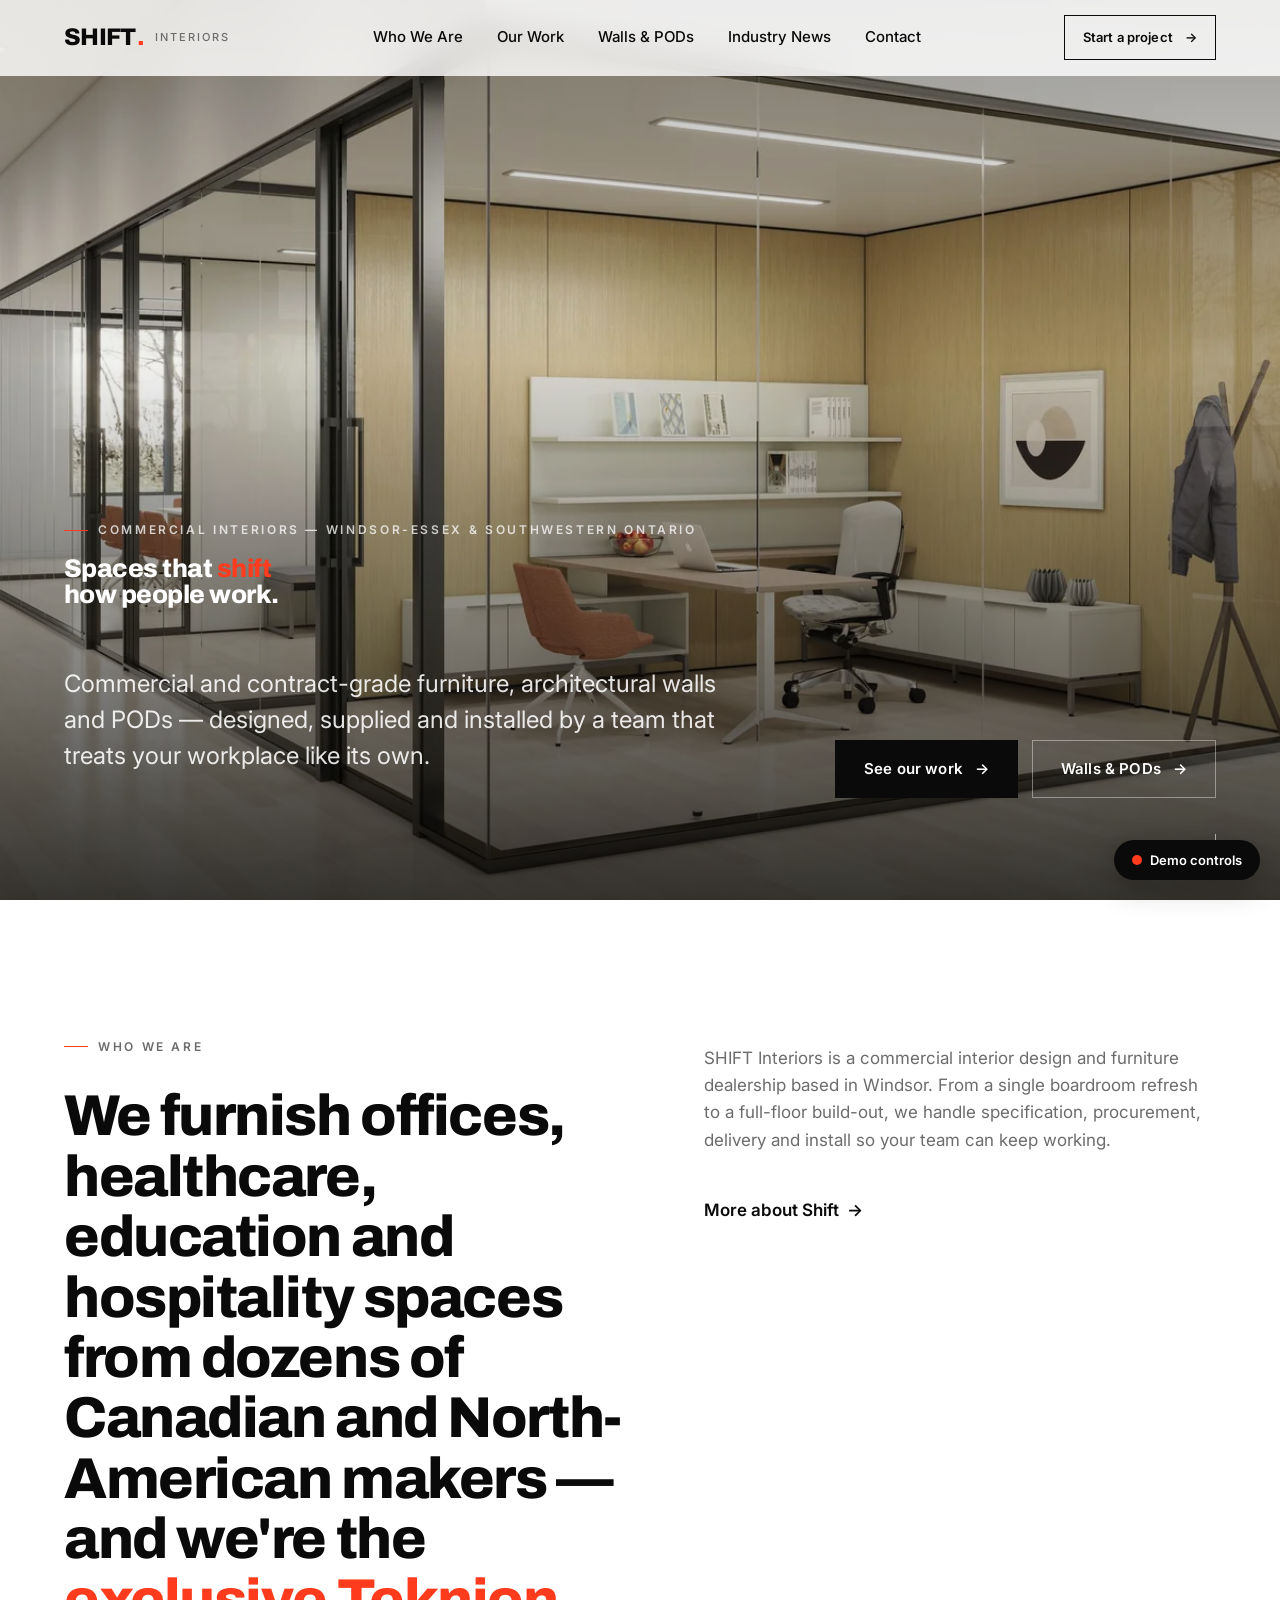
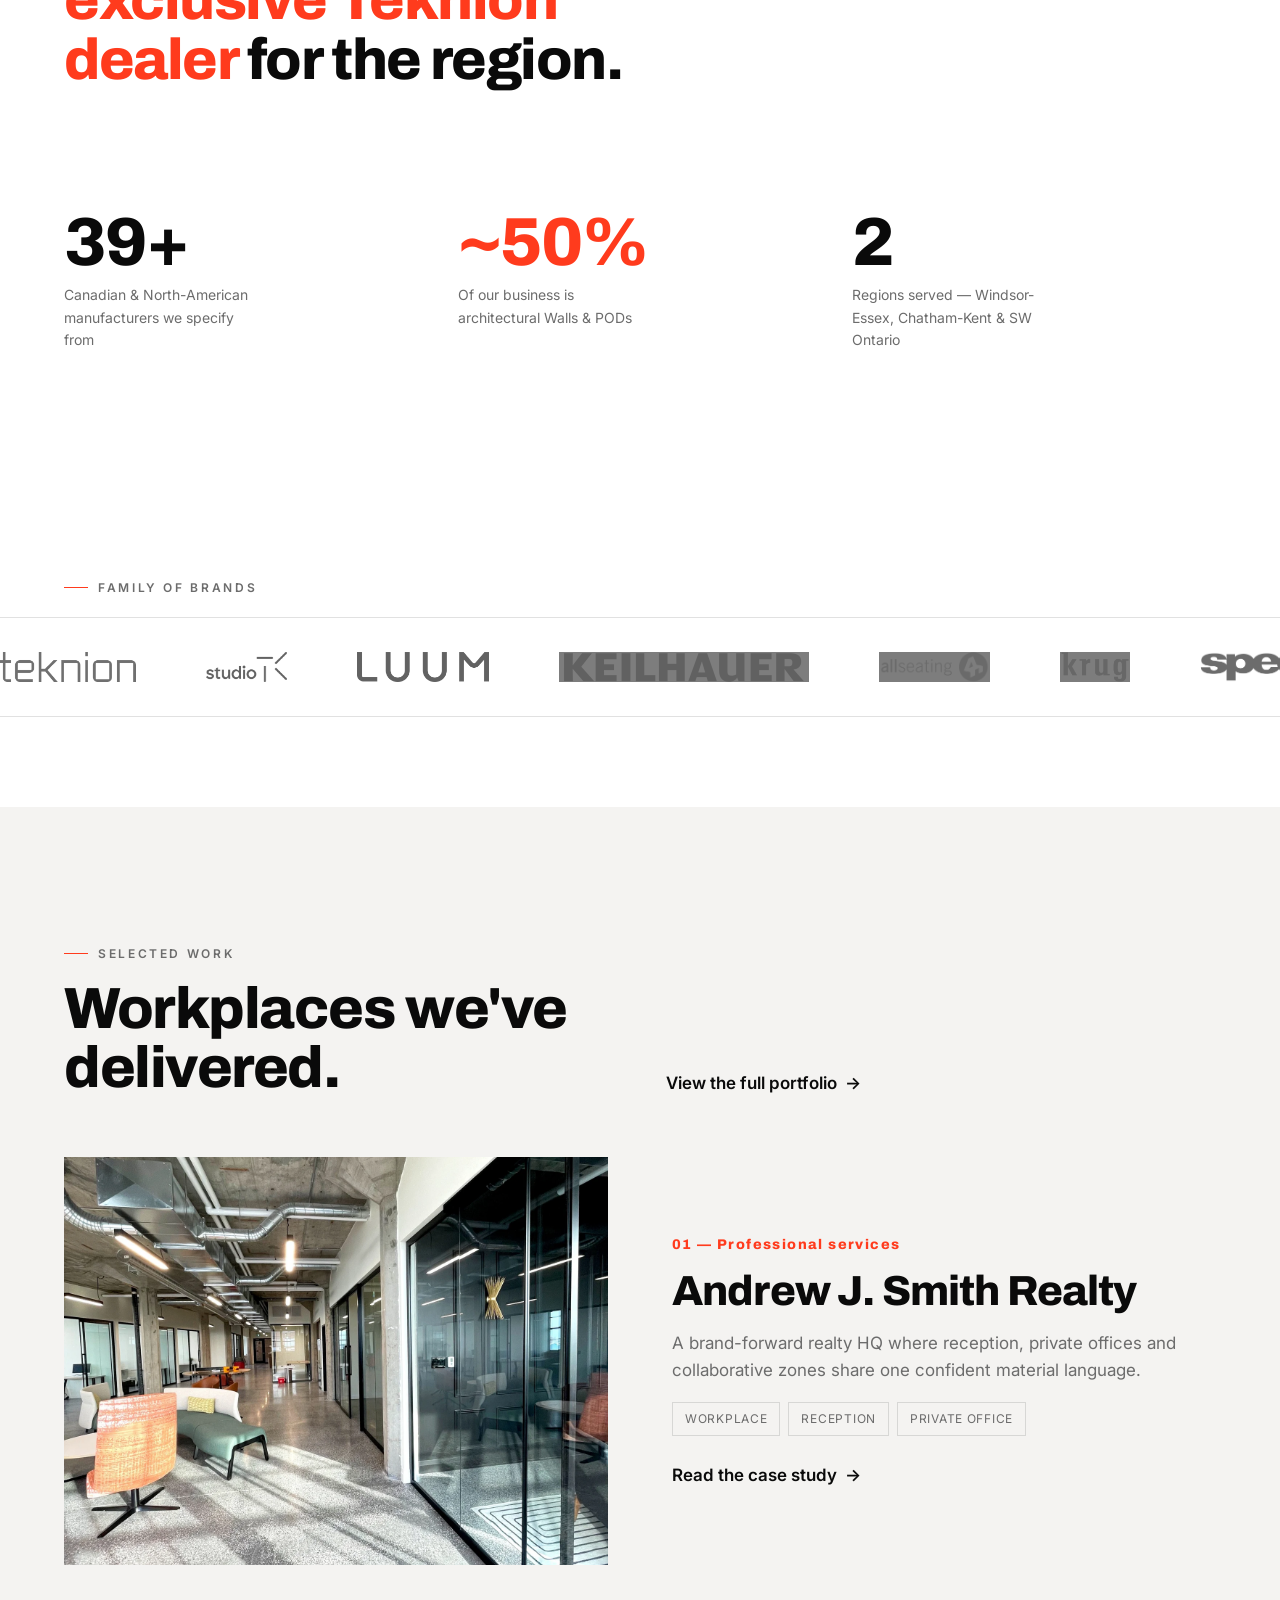
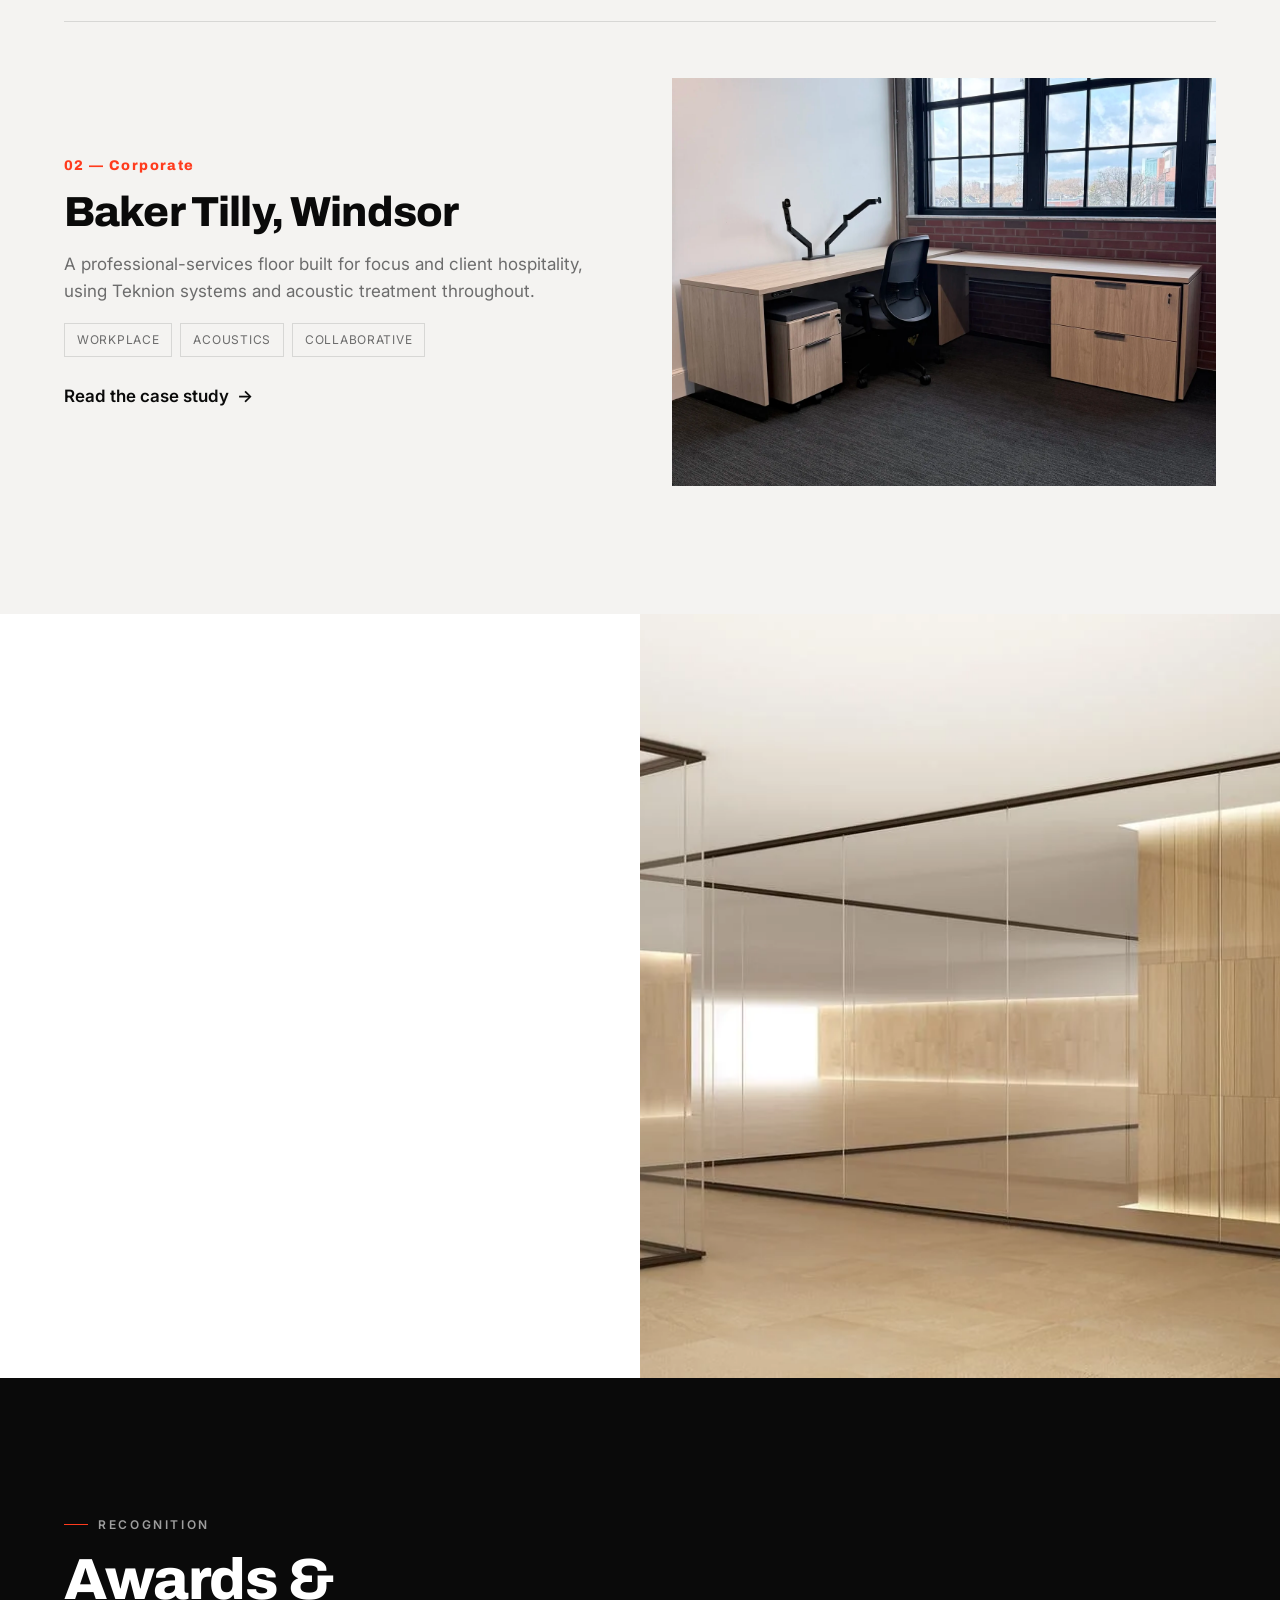
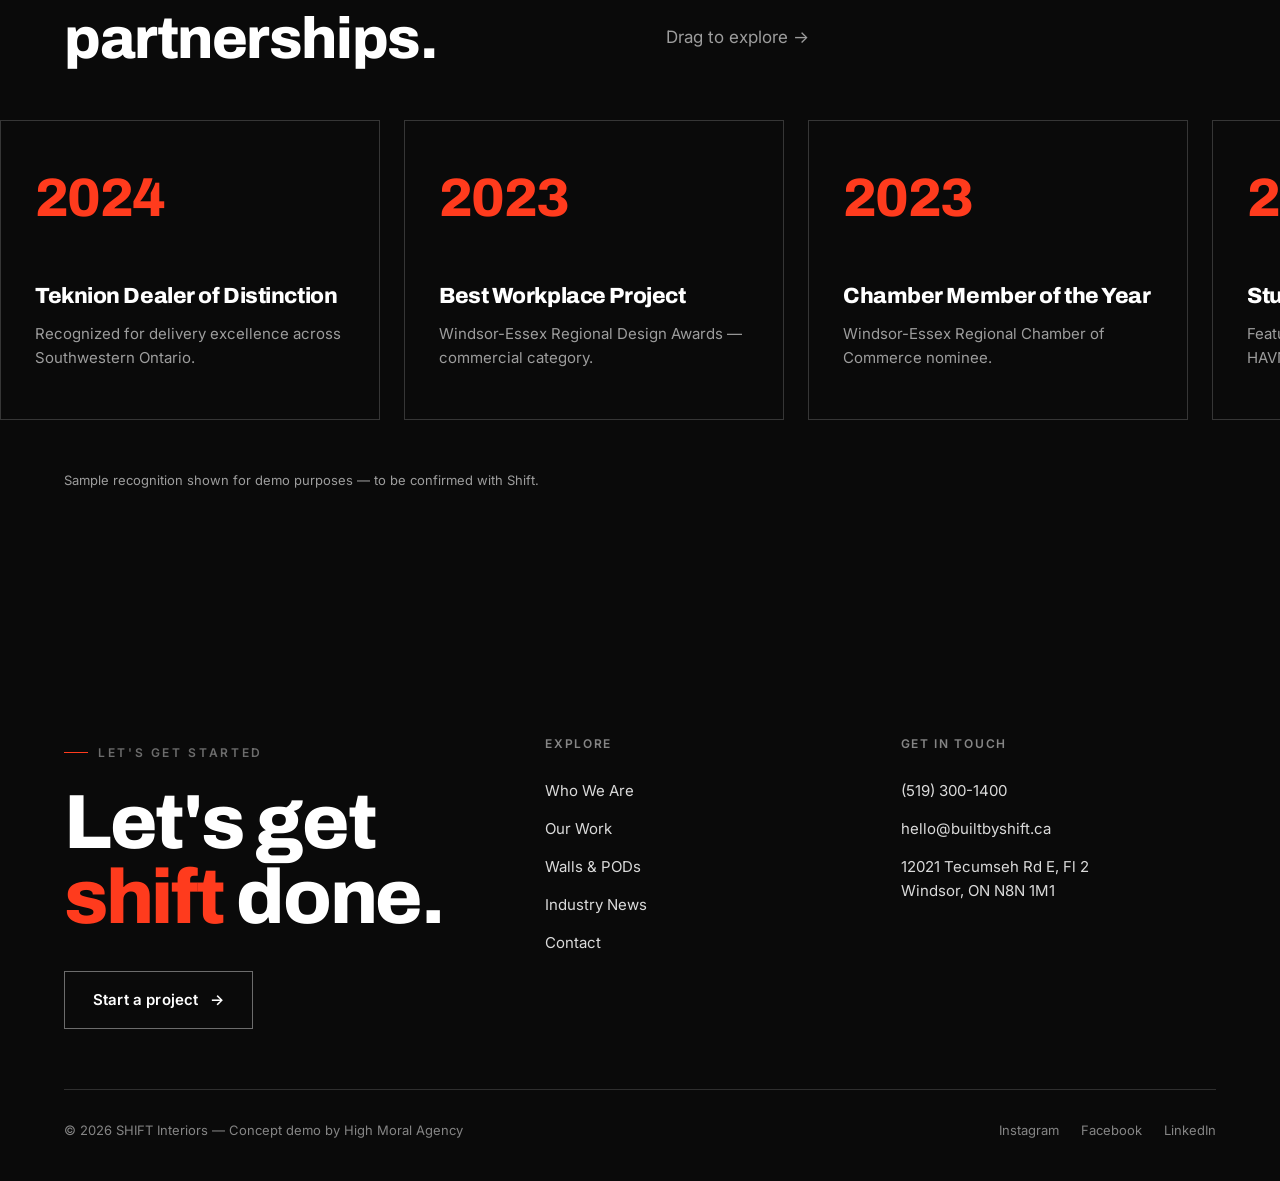
==== index.html @ a926790d "Build interactive concept demo for Shift Interiors Six-page black-and-white editorial prototype impl" ====
<!DOCTYPE html>
<html lang="en">
<head>
<meta charset="UTF-8" />
<meta name="viewport" content="width=device-width, initial-scale=1.0" />
<title>SHIFT Interiors — Commercial Interiors, Furniture & Walls | Windsor-Essex</title>
<meta name="description" content="SHIFT Interiors designs and furnishes commercial workplaces across Windsor-Essex and Southwestern Ontario. Exclusive Teknion dealer. Furniture, Walls & PODs." />
<link rel="preconnect" href="https://fonts.googleapis.com" />
<link rel="preconnect" href="https://fonts.gstatic.com" crossorigin />
<link href="https://fonts.googleapis.com/css2?family=Archivo:wght@400;500;600;700;800;900&family=Inter:wght@400;500;600&display=swap" rel="stylesheet" />
<link rel="stylesheet" href="assets/css/style.css" />
<link rel="icon" href="data:image/svg+xml,<svg xmlns='http://www.w3.org/2000/svg' viewBox='0 0 100 100'><rect width='100' height='100' fill='%230a0a0a'/><text x='50' y='72' font-family='Arial' font-size='64' font-weight='bold' fill='white' text-anchor='middle'>S</text></svg>" />
<script defer src="assets/js/main.js"></script>
</head>
<body>

<!-- ===== Loader ===== -->
<div id="loader">
  <div class="loader-mark">
    <span>S</span><span>H</span><span>I</span><span>F</span><span>T</span>
  </div>
  <div class="loader-bar"></div>
</div>

<!-- ===== Header ===== -->
<header class="site-head">
  <div class="wrap">
    <a href="index.html" class="brand" aria-label="Shift Interiors home">
      <span class="b-shift"><span>S</span><span>H</span><span>I</span><span>F</span><span>T</span></span><span class="b-dot">.</span>
      <small>Interiors</small>
    </a>
    <nav class="nav">
      <a href="who-we-are.html">Who We Are</a>
      <a href="our-work.html">Our Work</a>
      <a href="walls-pods.html">Walls &amp; PODs</a>
      <a href="news.html">Industry News</a>
      <a href="contact.html">Contact</a>
    </nav>
    <div class="nav-cta">
      <a href="contact.html" class="btn btn--sm"><span class="btn__label">Start a project</span><span class="btn__arrow">→</span></a>
      <button class="burger" aria-label="Menu"><span></span><span></span><span></span></button>
    </div>
  </div>
</header>

<!-- ===== Mobile drawer ===== -->
<div class="drawer">
  <a href="index.html">Home</a>
  <a href="who-we-are.html">Who We Are</a>
  <a href="our-work.html">Our Work</a>
  <a href="walls-pods.html">Walls &amp; PODs</a>
  <a href="news.html">Industry News</a>
  <a href="contact.html">Contact</a>
  <div class="drawer-meta">(519) 300-1400 · hello@builtbyshift.ca</div>
</div>

<!-- ===== Hero ===== -->
<section class="hero">
  <div class="hero__media">
    <img src="assets/img/feature/focus.jpg" alt="A modern commercial workplace furnished by Shift Interiors" />
  </div>
  <div class="hero__inner">
    <div class="wrap">
      <div class="eyebrow">Commercial Interiors — Windsor-Essex &amp; Southwestern Ontario</div>
      <h1 class="mt-s">Spaces that <span class="shiftword">shift</span><br />how people work.</h1>
      <div class="hero__row">
        <p class="hero__desc lead">Commercial and contract-grade furniture, architectural walls and PODs — designed, supplied and installed by a team that treats your workplace like its own.</p>
        <div style="display:flex; gap:14px; flex-wrap:wrap;">
          <a href="our-work.html" class="btn btn--solid"><span class="btn__label">See our work</span><span class="btn__arrow">→</span></a>
          <a href="walls-pods.html" class="btn btn--ghost-light"><span class="btn__label">Walls &amp; PODs</span><span class="btn__arrow">→</span></a>
        </div>
      </div>
    </div>
  </div>
  <div class="scroll-cue">Scroll <span class="line"></span></div>
</section>

<!-- ===== Intro + stats ===== -->
<section class="section">
  <div class="wrap">
    <div class="intro-grid">
      <div class="reveal">
        <div class="eyebrow">Who we are</div>
        <p class="big-quote mt-m">We furnish offices, healthcare, education and hospitality spaces from dozens of Canadian and North-American makers — and we're the <span class="accent">exclusive Teknion dealer</span> for the region.</p>
      </div>
      <div class="reveal" data-delay="1">
        <p class="muted">SHIFT Interiors is a commercial interior design and furniture dealership based in Windsor. From a single boardroom refresh to a full-floor build-out, we handle specification, procurement, delivery and install so your team can keep working.</p>
        <a href="who-we-are.html" class="tlink mt-m" style="margin-top:26px;">More about Shift <span class="arw">→</span></a>
      </div>
    </div>
    <div class="stats">
      <div class="stat reveal">
        <div class="num"><span data-count="40">40</span>+</div>
        <div class="lbl">Canadian &amp; North-American manufacturers we specify from</div>
      </div>
      <div class="stat reveal" data-delay="1">
        <div class="num"><span class="accent">~50%</span></div>
        <div class="lbl">Of our business is architectural Walls &amp; PODs</div>
      </div>
      <div class="stat reveal" data-delay="2">
        <div class="num"><span data-count="3">3</span></div>
        <div class="lbl">Regions served — Windsor-Essex, Chatham-Kent &amp; SW Ontario</div>
      </div>
    </div>
  </div>
</section>

<!-- ===== Family of brands ===== -->
<section class="section--tight">
  <div class="wrap reveal">
    <div class="eyebrow" style="margin-bottom:20px;">Family of Brands</div>
  </div>
  <div class="marquee reveal">
    <div class="marquee__track">
      <img src="assets/img/brands/teknion.png" alt="Teknion" />
      <img src="assets/img/brands/studiotk.png" alt="StudioTK" />
      <img src="assets/img/brands/luum.png" alt="LUUM Textiles" />
      <img src="assets/img/brands/keilhauer.png" alt="Keilhauer" />
      <img src="assets/img/brands/allseating.png" alt="Allseating" />
      <img src="assets/img/brands/krug.png" alt="Krug" />
      <img src="assets/img/brands/spec.png" alt="Spec Furniture" />
      <img src="assets/img/brands/nienkamper.png" alt="Nienkamper" />
      <img src="assets/img/brands/lacasse.png" alt="Groupe Lacasse" />
      <img src="assets/img/brands/gusmodern.jpg" alt="Gus Modern" />
      <img src="assets/img/brands/borgo.png" alt="Borgo" />
      <img src="assets/img/brands/hush.jpg" alt="Hush Acoustics" />
      <!-- duplicate for seamless loop -->
      <img src="assets/img/brands/teknion.png" alt="" aria-hidden="true" />
      <img src="assets/img/brands/studiotk.png" alt="" aria-hidden="true" />
      <img src="assets/img/brands/luum.png" alt="" aria-hidden="true" />
      <img src="assets/img/brands/keilhauer.png" alt="" aria-hidden="true" />
      <img src="assets/img/brands/allseating.png" alt="" aria-hidden="true" />
      <img src="assets/img/brands/krug.png" alt="" aria-hidden="true" />
      <img src="assets/img/brands/spec.png" alt="" aria-hidden="true" />
      <img src="assets/img/brands/nienkamper.png" alt="" aria-hidden="true" />
      <img src="assets/img/brands/lacasse.png" alt="" aria-hidden="true" />
      <img src="assets/img/brands/gusmodern.jpg" alt="" aria-hidden="true" />
      <img src="assets/img/brands/borgo.png" alt="" aria-hidden="true" />
      <img src="assets/img/brands/hush.jpg" alt="" aria-hidden="true" />
    </div>
  </div>
</section>

<!-- ===== Featured work ===== -->
<section class="section bg-2">
  <div class="wrap">
    <div class="split-2" style="align-items:end; margin-bottom:60px;">
      <div class="reveal">
        <div class="eyebrow">Selected work</div>
        <h2 class="h-sec mt-s">Workplaces we've delivered.</h2>
      </div>
      <div class="reveal" data-delay="1" style="align-self:end;">
        <a href="our-work.html" class="tlink">View the full portfolio <span class="arw">→</span></a>
      </div>
    </div>

    <div class="feat reveal">
      <div class="feat__media"><img src="assets/img/projects/ajsmith-1.jpg" alt="Andrew J. Smith Realty office" /></div>
      <div>
        <div class="feat__num">01 — Professional services</div>
        <h3>Andrew J. Smith Realty</h3>
        <p class="muted">A brand-forward realty HQ where reception, private offices and collaborative zones share one confident material language.</p>
        <div class="tags"><span class="chip">Workplace</span><span class="chip">Reception</span><span class="chip">Private Office</span></div>
        <a href="our-work.html" class="tlink">Read the case study <span class="arw">→</span></a>
      </div>
    </div>

    <hr style="margin:56px 0;" />

    <div class="feat feat--rev reveal">
      <div class="feat__media"><img src="assets/img/projects/bakertilly-1.jpg" alt="Baker Tilly Windsor office" /></div>
      <div>
        <div class="feat__num">02 — Corporate</div>
        <h3>Baker Tilly, Windsor</h3>
        <p class="muted">A professional-services floor built for focus and client hospitality, using Teknion systems and acoustic treatment throughout.</p>
        <div class="tags"><span class="chip">Workplace</span><span class="chip">Acoustics</span><span class="chip">Collaborative</span></div>
        <a href="our-work.html" class="tlink">Read the case study <span class="arw">→</span></a>
      </div>
    </div>
  </div>
</section>

<!-- ===== Walls & PODs feature ===== -->
<section class="wp-feature">
  <div class="wp-grid">
    <div class="wp-copy reveal-x">
      <span class="wp-badge">Roughly half of what we do</span>
      <h2 class="h-sec">Walls &amp; PODs.<br />Call us first.</h2>
      <p class="lead mt-m" style="max-width:44ch;">Demountable architectural walls and freestanding PODs reshape a floorplan without the cost, mess or permanence of construction — and they move with you when the lease does.</p>
      <p class="muted mt-s">If a wall, room or acoustic pod is anywhere in your plans, talk to us before you talk to a contractor. It's often faster, cleaner and reusable.</p>
      <a href="walls-pods.html" class="btn btn--solid mt-m" style="margin-top:28px; align-self:flex-start;"><span class="btn__label">Explore Walls &amp; PODs</span><span class="btn__arrow">→</span></a>
    </div>
    <div class="wp-media hoverframe">
      <img src="assets/img/feature/walls-hero.jpg" alt="Double-glazed demountable walls" />
    </div>
  </div>
</section>

<!-- ===== Awards showcase ===== -->
<section class="section bg-ink">
  <div class="wrap">
    <div class="split-2" style="align-items:end; margin-bottom:44px;">
      <div class="reveal">
        <div class="eyebrow">Recognition</div>
        <h2 class="h-sec mt-s" style="color:#fff;">Awards &amp; partnerships.</h2>
      </div>
      <p class="reveal muted" data-delay="1" style="align-self:end;">Drag to explore →</p>
    </div>
  </div>
  <div class="awards-rail reveal">
    <div class="award-card">
      <div class="yr">2024</div>
      <div><h4>Teknion Dealer of Distinction</h4><p>Recognized for delivery excellence across Southwestern Ontario.</p></div>
    </div>
    <div class="award-card">
      <div class="yr">2023</div>
      <div><h4>Best Workplace Project</h4><p>Windsor-Essex Regional Design Awards — commercial category.</p></div>
    </div>
    <div class="award-card">
      <div class="yr">2023</div>
      <div><h4>Chamber Member of the Year</h4><p>Windsor-Essex Regional Chamber of Commerce nominee.</p></div>
    </div>
    <div class="award-card">
      <div class="yr">2022</div>
      <div><h4>StudioTK Showcase Partner</h4><p>Featured dealership for the VETTORE and HAVN collections.</p></div>
    </div>
    <div class="award-card">
      <div class="yr">2021</div>
      <div><h4>Exclusive Teknion Dealership</h4><p>Appointed exclusive dealer for Windsor-Essex &amp; Chatham-Kent.</p></div>
    </div>
  </div>
  <div class="wrap"><p class="muted" style="font-size:13px; margin-top:20px;">Sample recognition shown for demo purposes — to be confirmed with Shift.</p></div>
</section>

<!-- ===== Footer ===== -->
<footer class="site-foot">
  <div class="wrap">
    <div class="foot-top">
      <div class="foot-cta">
        <div class="eyebrow" style="margin-bottom:22px;">Let's get started</div>
        <h2>Let's get<br /><span class="accent">shift</span> done.</h2>
        <a href="contact.html" class="btn btn--ghost-light mt-l" style="margin-top:36px;"><span class="btn__label">Start a project</span><span class="btn__arrow">→</span></a>
      </div>
      <div class="foot-col">
        <h5>Explore</h5>
        <a href="who-we-are.html">Who We Are</a>
        <a href="our-work.html">Our Work</a>
        <a href="walls-pods.html">Walls &amp; PODs</a>
        <a href="news.html">Industry News</a>
        <a href="contact.html">Contact</a>
      </div>
      <div class="foot-col">
        <h5>Get in touch</h5>
        <a href="tel:15193001400">(519) 300-1400</a>
        <a href="mailto:hello@builtbyshift.ca">hello@builtbyshift.ca</a>
        <a href="https://maps.google.com/?q=12021+Tecumseh+Rd+E,+Windsor,+ON" target="_blank" rel="noopener">12021 Tecumseh Rd E, Fl 2<br />Windsor, ON N8N 1M1</a>
      </div>
    </div>
    <div class="foot-bottom">
      <div>© 2026 SHIFT Interiors — Concept demo by High Moral Agency</div>
      <div class="socials">
        <a href="https://instagram.com/builtbyshift" target="_blank" rel="noopener">Instagram</a>
        <a href="https://facebook.com/builtbyshift" target="_blank" rel="noopener">Facebook</a>
        <a href="https://www.linkedin.com/company/shiftinteriors" target="_blank" rel="noopener">LinkedIn</a>
      </div>
    </div>
  </div>
</footer>

<!-- ===== Demo dock ===== -->
<div class="demo-dock">
  <div class="demo-panel">
    <div class="dp-title">Interactive concept — try it</div>
    <div class="dp-label">Accent colour (used ~10–15%)</div>
    <div class="swatches">
      <span class="swatch active" data-accent="signal" style="background:#ff3b1d" title="Signal"></span>
      <span class="swatch" data-accent="cobalt" style="background:#2340ff" title="Cobalt"></span>
      <span class="swatch" data-accent="forest" style="background:#1f7a4d" title="Forest"></span>
      <span class="swatch" data-accent="amber" style="background:#e8a317" title="Amber"></span>
      <span class="swatch" data-accent="grey" style="background:#8a8a8a" title="Cool grey"></span>
    </div>
    <p style="font-size:12px; color:rgba(255,255,255,0.5); margin:14px 0 0;">This panel is a demo tool, not a site feature — it shows how the black-and-white system carries any accent.</p>
  </div>
  <button class="demo-toggle"><span class="dot"></span> Demo controls</button>
</div>

</body>
</html>
---- assets/css/style.css ----
/* =====================================================================
   SHIFT Interiors — Concept Demo
   Black & white editorial system with a single, swappable accent.
   Built by High Moral Agency. Squarespace 7.1–feasible patterns.
   ===================================================================== */

:root {
  --ink: #0a0a0a;
  --ink-80: #2a2a2a;
  --paper: #ffffff;
  --paper-2: #f4f3f1;
  --paper-3: #eaeae7;
  --line: rgba(10, 10, 10, 0.12);
  --line-strong: rgba(10, 10, 10, 0.28);
  --muted: #6c6c6c;

  /* Accent — swappable live via the demo control (see main.js) */
  --accent: #ff3b1d;
  --accent-ink: #ffffff;

  --font-display: "Archivo", "Helvetica Neue", Arial, sans-serif;
  --font-body: "Inter", "Helvetica Neue", Arial, sans-serif;

  --maxw: 1280px;
  --gut: clamp(20px, 5vw, 72px);
  --ease: cubic-bezier(0.16, 1, 0.3, 1);

  --nav-h: 76px;
}

/* ---------- Reset-ish ---------- */
* { box-sizing: border-box; }
html { -webkit-text-size-adjust: 100%; scroll-behavior: smooth; }
body {
  margin: 0;
  background: var(--paper);
  color: var(--ink);
  font-family: var(--font-body);
  font-size: 17px;
  line-height: 1.6;
  -webkit-font-smoothing: antialiased;
  text-rendering: optimizeLegibility;
  overflow-x: hidden;
}
img { max-width: 100%; display: block; }
a { color: inherit; text-decoration: none; }
button { font-family: inherit; cursor: pointer; }
h1, h2, h3, h4 { font-family: var(--font-display); font-weight: 800; margin: 0; line-height: 1.02; letter-spacing: -0.02em; }

/* ---------- Layout helpers ---------- */
.wrap { max-width: var(--maxw); margin: 0 auto; padding-left: var(--gut); padding-right: var(--gut); }
.section { padding: clamp(64px, 10vw, 140px) 0; }
.section--tight { padding: clamp(48px, 7vw, 96px) 0; }
.bg-2 { background: var(--paper-2); }
.bg-ink { background: var(--ink); color: var(--paper); }
.bg-ink .muted, .bg-ink .eyebrow { color: rgba(255,255,255,0.6); }
.bg-ink hr { border-color: rgba(255,255,255,0.16); }

.eyebrow {
  font-size: 12px; font-weight: 600; letter-spacing: 0.22em; text-transform: uppercase;
  color: var(--muted); display: inline-flex; align-items: center; gap: 10px;
}
.eyebrow::before { content: ""; width: 24px; height: 1px; background: var(--accent); display: inline-block; }
.muted { color: var(--muted); }
.lead { font-size: clamp(19px, 2.2vw, 24px); line-height: 1.5; color: var(--ink-80); }
.display {
  font-size: clamp(44px, 8.5vw, 128px); line-height: 0.94; letter-spacing: -0.03em; font-weight: 800;
}
.h-sec { font-size: clamp(30px, 5vw, 58px); letter-spacing: -0.025em; }
.serif-accent { font-style: italic; font-weight: 400; }

hr { border: none; border-top: 1px solid var(--line); margin: 0; }

/* =====================================================================
   Buttons — with the "color-splash" interaction (scope: custom code)
   ===================================================================== */
.btn {
  position: relative; display: inline-flex; align-items: center; gap: 12px;
  padding: 16px 28px; border: 1px solid var(--ink); background: transparent; color: var(--ink);
  font-weight: 600; font-size: 15px; letter-spacing: 0.01em; overflow: hidden; isolation: isolate;
  border-radius: 0;
}
.btn .btn__label { position: relative; z-index: 2; transition: color 0.35s var(--ease); }
.btn .btn__arrow { position: relative; z-index: 2; transition: transform 0.35s var(--ease); }
.btn::before {
  content: ""; position: absolute; inset: 0; z-index: 1; background: var(--accent);
  transform: scaleX(0); transform-origin: left center; transition: transform 0.45s var(--ease);
}
.btn:hover::before { transform: scaleX(1); }
.btn:hover .btn__label { color: var(--accent-ink); }
.btn:hover .btn__arrow { transform: translateX(6px); color: var(--accent-ink); }
.btn--solid { background: var(--ink); color: var(--paper); border-color: var(--ink); }
.btn--solid .btn__label, .btn--solid .btn__arrow { color: var(--paper); }
.btn--ghost-light { border-color: rgba(255,255,255,0.4); color: #fff; }
.btn--ghost-light:hover .btn__label, .btn--ghost-light:hover .btn__arrow { color: var(--accent-ink); }
.btn--sm { padding: 11px 18px; font-size: 13px; }

/* text link with animated underline */
.tlink { position: relative; font-weight: 600; display: inline-flex; align-items: center; gap: 8px; }
.tlink::after { content: ""; position: absolute; left: 0; bottom: -3px; height: 2px; width: 100%; background: currentColor; transform: scaleX(0); transform-origin: right; transition: transform 0.4s var(--ease); }
.tlink:hover::after { transform: scaleX(1); transform-origin: left; }
.tlink .arw { transition: transform 0.35s var(--ease); }
.tlink:hover .arw { transform: translateX(5px); }

/* =====================================================================
   Loader — animated SHIFT logo (scope: custom code, dynamic logo loader)
   ===================================================================== */
#loader {
  position: fixed; inset: 0; z-index: 9999; background: var(--ink); color: #fff;
  display: grid; place-items: center; transition: transform 0.8s var(--ease); will-change: transform;
}
#loader.done { transform: translateY(-100%); }
.loader-mark { display: flex; overflow: hidden; }
.loader-mark span {
  font-family: var(--font-display); font-weight: 800; font-size: clamp(52px, 12vw, 128px);
  letter-spacing: -0.04em; transform: translateY(110%); animation: letterUp 0.7s var(--ease) forwards;
}
.loader-mark span:nth-child(1) { animation-delay: 0.05s; }
.loader-mark span:nth-child(2) { animation-delay: 0.12s; }
.loader-mark span:nth-child(3) { animation-delay: 0.19s; }
.loader-mark span:nth-child(4) { animation-delay: 0.26s; color: var(--accent); }
.loader-mark span:nth-child(5) { animation-delay: 0.33s; }
@keyframes letterUp { to { transform: translateY(0); } }
.loader-bar { position: absolute; bottom: 0; left: 0; height: 3px; background: var(--accent); width: 0; animation: barGrow 0.9s var(--ease) forwards; }
@keyframes barGrow { to { width: 100%; } }

/* =====================================================================
   Header / Nav
   ===================================================================== */
.site-head {
  position: fixed; top: 0; left: 0; right: 0; z-index: 900; height: var(--nav-h);
  display: flex; align-items: center; background: rgba(255,255,255,0.82);
  backdrop-filter: saturate(140%) blur(14px); border-bottom: 1px solid transparent;
  transition: background 0.3s var(--ease), border-color 0.3s var(--ease), transform 0.4s var(--ease);
}
.site-head.scrolled { border-color: var(--line); }
.site-head.hide { transform: translateY(-100%); }
.site-head .wrap { display: flex; align-items: center; justify-content: space-between; width: 100%; }

/* animated SHIFT wordmark (top-left, plays on the "shift" name) */
.brand { display: inline-flex; align-items: baseline; gap: 2px; font-family: var(--font-display); font-weight: 800; font-size: 24px; letter-spacing: -0.03em; }
.brand .b-shift { display: inline-flex; }
.brand .b-shift span { display: inline-block; transition: transform 0.4s var(--ease); }
.brand:hover .b-shift span { transform: translateY(-3px); }
.brand:hover .b-shift span:nth-child(odd) { transform: translateY(3px); }
.brand .b-dot { color: var(--accent); }
.brand small { font-weight: 500; font-size: 11px; letter-spacing: 0.18em; text-transform: uppercase; color: var(--muted); margin-left: 8px; font-family: var(--font-body); align-self: center; }

.nav { display: flex; align-items: center; gap: 34px; }
.nav a { font-size: 15px; font-weight: 500; position: relative; padding: 4px 0; }
.nav a::after { content: ""; position: absolute; left: 0; bottom: 0; height: 2px; width: 100%; background: var(--accent); transform: scaleX(0); transform-origin: right; transition: transform 0.35s var(--ease); }
.nav a:hover::after, .nav a.active::after { transform: scaleX(1); transform-origin: left; }
.nav a.active { font-weight: 600; }

.nav-cta { display: flex; align-items: center; gap: 18px; }
.burger { display: none; width: 44px; height: 44px; border: 1px solid var(--line); background: transparent; position: relative; }
.burger span { position: absolute; left: 11px; right: 11px; height: 2px; background: var(--ink); transition: transform 0.3s var(--ease), opacity 0.2s; }
.burger span:nth-child(1) { top: 15px; } .burger span:nth-child(2) { top: 21px; } .burger span:nth-child(3) { top: 27px; }
body.menu-open .burger span:nth-child(1) { transform: translateY(6px) rotate(45deg); }
body.menu-open .burger span:nth-child(2) { opacity: 0; }
body.menu-open .burger span:nth-child(3) { transform: translateY(-6px) rotate(-45deg); }

/* mobile drawer */
.drawer { position: fixed; inset: 0; z-index: 899; background: var(--ink); color: #fff; transform: translateY(-100%); transition: transform 0.6s var(--ease); display: flex; flex-direction: column; justify-content: center; padding: var(--gut); }
body.menu-open .drawer { transform: translateY(0); }
.drawer a { font-family: var(--font-display); font-weight: 800; font-size: clamp(34px, 9vw, 64px); letter-spacing: -0.02em; padding: 8px 0; opacity: 0; transform: translateY(20px); }
body.menu-open .drawer a { animation: drawerIn 0.5s var(--ease) forwards; }
body.menu-open .drawer a:nth-child(1){animation-delay:.15s}
body.menu-open .drawer a:nth-child(2){animation-delay:.21s}
body.menu-open .drawer a:nth-child(3){animation-delay:.27s}
body.menu-open .drawer a:nth-child(4){animation-delay:.33s}
body.menu-open .drawer a:nth-child(5){animation-delay:.39s}
body.menu-open .drawer a:nth-child(6){animation-delay:.45s}
@keyframes drawerIn { to { opacity: 1; transform: translateY(0); } }
.drawer .drawer-meta { margin-top: 40px; opacity: 0.6; font-family: var(--font-body); font-size: 14px; }

/* =====================================================================
   Hero
   ===================================================================== */
.hero { position: relative; min-height: 100vh; display: flex; align-items: flex-end; padding-top: var(--nav-h); overflow: hidden; }
.hero__media { position: absolute; inset: 0; z-index: 0; }
.hero__media img { width: 100%; height: 100%; object-fit: cover; }
.hero__media::after { content: ""; position: absolute; inset: 0; background: linear-gradient(180deg, rgba(0,0,0,0.28) 0%, rgba(0,0,0,0.05) 40%, rgba(0,0,0,0.75) 100%); }
.hero__inner { position: relative; z-index: 2; color: #fff; padding-bottom: clamp(48px, 8vw, 110px); width: 100%; }
.hero h1 { color: #fff; max-width: 15ch; }
.hero .kicker { color: rgba(255,255,255,0.85); margin-bottom: 22px; }
.hero__row { display: flex; align-items: flex-end; justify-content: space-between; gap: 40px; flex-wrap: wrap; margin-top: 34px; }
.hero__desc { max-width: 46ch; color: rgba(255,255,255,0.88); }
.hero .eyebrow { color: rgba(255,255,255,0.75); }
.hero .eyebrow::before { background: var(--accent); }

/* the "shift" word swap in headlines */
.shiftword { position: relative; display: inline-block; color: var(--accent); }
.scroll-cue { position: absolute; bottom: 26px; right: var(--gut); z-index: 3; color: #fff; font-size: 12px; letter-spacing: 0.2em; text-transform: uppercase; display: flex; align-items: center; gap: 10px; }
.scroll-cue .line { width: 1px; height: 40px; background: rgba(255,255,255,0.6); position: relative; overflow: hidden; }
.scroll-cue .line::after { content: ""; position: absolute; top: -40px; left: 0; width: 100%; height: 40px; background: var(--accent); animation: cue 1.8s var(--ease) infinite; }
@keyframes cue { to { top: 40px; } }

/* =====================================================================
   Reveal animations (scroll "shift" reveals) — driven by IntersectionObserver
   ===================================================================== */
.reveal { opacity: 0; transform: translateY(26px); transition: opacity 0.8s var(--ease), transform 0.8s var(--ease); }
.reveal.in { opacity: 1; transform: none; }
.reveal-x { opacity: 0; transform: translateX(-40px); clip-path: inset(0 100% 0 0); transition: opacity 0.9s var(--ease), transform 0.9s var(--ease), clip-path 0.9s var(--ease); }
.reveal-x.in { opacity: 1; transform: none; clip-path: inset(0 0 0 0); }
[data-delay="1"] { transition-delay: 0.08s; }
[data-delay="2"] { transition-delay: 0.16s; }
[data-delay="3"] { transition-delay: 0.24s; }
[data-delay="4"] { transition-delay: 0.32s; }
@media (prefers-reduced-motion: reduce) {
  .reveal, .reveal-x { opacity: 1 !important; transform: none !important; clip-path: none !important; }
  #loader { display: none; }
  * { animation: none !important; }
}

/* =====================================================================
   Intro / stat strip
   ===================================================================== */
.intro-grid { display: grid; grid-template-columns: 1.1fr 1fr; gap: clamp(30px, 6vw, 90px); align-items: start; }
.stats { display: grid; grid-template-columns: repeat(3, 1fr); gap: 30px; margin-top: 60px; }
.stat .num { font-family: var(--font-display); font-weight: 800; font-size: clamp(40px, 6vw, 68px); letter-spacing: -0.03em; line-height: 1; }
.stat .num .accent { color: var(--accent); }
.stat .lbl { color: var(--muted); font-size: 14px; margin-top: 8px; max-width: 22ch; }

/* =====================================================================
   Featured work — editorial split blocks
   ===================================================================== */
.feat { display: grid; grid-template-columns: 1fr 1fr; gap: clamp(24px, 5vw, 80px); align-items: center; }
.feat--rev { direction: rtl; } .feat--rev > * { direction: ltr; }
.feat__media { position: relative; overflow: hidden; aspect-ratio: 4/3; }
.feat__media img { width: 100%; height: 100%; object-fit: cover; transition: transform 1.1s var(--ease); }
.feat:hover .feat__media img { transform: scale(1.05); }
.feat__num { font-family: var(--font-display); font-weight: 800; font-size: 14px; color: var(--accent); letter-spacing: 0.1em; }
.feat h3 { font-size: clamp(26px, 3.4vw, 42px); margin: 14px 0 16px; }
.feat .tags { display: flex; gap: 8px; flex-wrap: wrap; margin: 18px 0 26px; }
.chip { font-size: 12px; letter-spacing: 0.06em; text-transform: uppercase; border: 1px solid var(--line); padding: 6px 12px; color: var(--muted); }

/* image hover overlay pattern (native Squarespace gallery hover) */
.hoverframe { position: relative; overflow: hidden; }
.hoverframe img { transition: transform 0.9s var(--ease); }
.hoverframe::after { content: ""; position: absolute; inset: 0; background: var(--accent); mix-blend-mode: multiply; opacity: 0; transition: opacity 0.4s var(--ease); }
.hoverframe:hover::after { opacity: 0.16; }
.hoverframe:hover img { transform: scale(1.06); }

/* =====================================================================
   Walls & PODs feature block (the ~50% of business)
   ===================================================================== */
.wp-feature { position: relative; overflow: hidden; }
.wp-feature .wp-grid { display: grid; grid-template-columns: 1fr 1fr; align-items: stretch; min-height: 60vh; }
.wp-feature .wp-copy { padding: clamp(40px, 6vw, 90px); display: flex; flex-direction: column; justify-content: center; }
.wp-feature .wp-media { position: relative; overflow: hidden; }
.wp-feature .wp-media img { width: 100%; height: 100%; object-fit: cover; }
.wp-badge { display: inline-block; background: var(--accent); color: var(--accent-ink); font-weight: 700; font-size: 12px; letter-spacing: 0.12em; text-transform: uppercase; padding: 8px 14px; margin-bottom: 22px; align-self: flex-start; }

/* =====================================================================
   Brands marquee (Family of Brands)
   ===================================================================== */
.marquee { overflow: hidden; border-top: 1px solid var(--line); border-bottom: 1px solid var(--line); padding: 34px 0; }
.marquee__track { display: flex; gap: 70px; width: max-content; animation: scrollx 40s linear infinite; align-items: center; }
.marquee:hover .marquee__track { animation-play-state: paused; }
.marquee img { height: 30px; width: auto; object-fit: contain; filter: grayscale(1) contrast(0.4) brightness(0.4); opacity: 0.7; transition: filter 0.3s, opacity 0.3s; }
.marquee img:hover { filter: none; opacity: 1; }
@keyframes scrollx { to { transform: translateX(-50%); } }
.brand-grid { display: grid; grid-template-columns: repeat(5, 1fr); gap: 1px; background: var(--line); border: 1px solid var(--line); }
.brand-grid .cell { background: var(--paper); aspect-ratio: 16/9; display: grid; place-items: center; padding: 24px; }
.brand-grid img { height: 34px; width: auto; filter: grayscale(1); opacity: 0.65; transition: opacity 0.3s, filter 0.3s; }
.brand-grid .cell:hover img { filter: none; opacity: 1; }
.brand-name { background: var(--paper); display: grid; place-items: center; font-weight: 600; color: var(--muted); font-size: 14px; letter-spacing: 0.04em; }

/* =====================================================================
   Awards — horizontal scroll showcase (scope: custom code)
   ===================================================================== */
.awards-rail { display: flex; gap: 24px; overflow-x: auto; padding: 8px var(--gut) 30px; scroll-snap-type: x mandatory; cursor: grab; scrollbar-width: none; }
.awards-rail::-webkit-scrollbar { display: none; }
.awards-rail.drag { cursor: grabbing; }
.award-card { scroll-snap-align: start; flex: 0 0 clamp(260px, 32vw, 380px); border: 1px solid rgba(255,255,255,0.18); padding: 34px; min-height: 300px; display: flex; flex-direction: column; justify-content: space-between; transition: border-color 0.3s, background 0.3s; }
.award-card:hover { border-color: var(--accent); }
.award-card .yr { font-family: var(--font-display); font-weight: 800; font-size: 54px; color: var(--accent); letter-spacing: -0.03em; }
.award-card h4 { font-size: 22px; margin: 16px 0 10px; }
.award-card p { color: rgba(255,255,255,0.6); font-size: 15px; }

/* =====================================================================
   Gallery + filter (scope: plugin-powered tag filtering)
   ===================================================================== */
.filter-bar { display: flex; flex-wrap: wrap; gap: 10px; margin: 36px 0 44px; }
.filter-bar button {
  border: 1px solid var(--line); background: transparent; color: var(--ink); padding: 10px 18px;
  font-size: 14px; font-weight: 500; letter-spacing: 0.02em; transition: all 0.25s var(--ease);
}
.filter-bar button:hover { border-color: var(--ink); }
.filter-bar button.active { background: var(--ink); color: #fff; border-color: var(--ink); }
.filter-bar button .count { color: var(--muted); font-size: 12px; margin-left: 6px; }
.filter-bar button.active .count { color: rgba(255,255,255,0.6); }

.gallery { columns: 3; column-gap: 20px; }
.gallery .g-item { break-inside: avoid; margin-bottom: 20px; position: relative; overflow: hidden; opacity: 1; transition: opacity 0.4s var(--ease), transform 0.5s var(--ease); }
.gallery .g-item.hide { display: none; }
.gallery .g-item img { width: 100%; transition: transform 0.9s var(--ease); }
.gallery .g-item:hover img { transform: scale(1.06); }
.g-item .g-meta { position: absolute; inset: auto 0 0 0; padding: 20px; background: linear-gradient(transparent, rgba(0,0,0,0.8)); color: #fff; transform: translateY(8px); opacity: 0; transition: opacity 0.4s var(--ease), transform 0.4s var(--ease); }
.g-item:hover .g-meta { opacity: 1; transform: none; }
.g-meta .g-title { font-weight: 700; font-family: var(--font-display); font-size: 18px; }
.g-meta .g-tag { font-size: 12px; letter-spacing: 0.1em; text-transform: uppercase; color: var(--accent); }

/* =====================================================================
   Case studies (problem -> solution)
   ===================================================================== */
.case { display: grid; grid-template-columns: 0.9fr 1.1fr; gap: clamp(24px, 4vw, 64px); align-items: center; padding: clamp(40px,6vw,80px) 0; border-top: 1px solid var(--line); }
.case:last-child { border-bottom: 1px solid var(--line); }
.case--rev .case__media { order: 2; }
.case__media { overflow: hidden; aspect-ratio: 5/4; }
.case__media img { width: 100%; height: 100%; object-fit: cover; transition: transform 1s var(--ease); }
.case:hover .case__media img { transform: scale(1.05); }
.case .kicker-row { display: flex; align-items: center; gap: 14px; margin-bottom: 18px; }
.case .idx { font-family: var(--font-display); font-weight: 800; color: var(--accent); font-size: 15px; }
.case h3 { font-size: clamp(24px, 3vw, 38px); margin-bottom: 22px; }
.ps { display: grid; gap: 18px; }
.ps .ps-block { display: grid; grid-template-columns: 90px 1fr; gap: 16px; padding-top: 16px; border-top: 1px solid var(--line); }
.ps .ps-label { font-size: 12px; font-weight: 700; letter-spacing: 0.12em; text-transform: uppercase; color: var(--muted); }
.ps .ps-block--sol .ps-label { color: var(--accent); }

/* =====================================================================
   Team
   ===================================================================== */
.owners { display: grid; grid-template-columns: 1fr 1fr; gap: clamp(24px, 4vw, 50px); }
.owner__media { overflow: hidden; aspect-ratio: 3/4; }
.owner__media img { width: 100%; height: 100%; object-fit: cover; filter: grayscale(1); transition: filter 0.5s var(--ease), transform 1s var(--ease); }
.owner:hover .owner__media img { filter: grayscale(0); transform: scale(1.03); }
.owner h3 { font-size: 28px; margin: 20px 0 4px; }
.owner .role { color: var(--accent); font-weight: 600; font-size: 14px; letter-spacing: 0.06em; text-transform: uppercase; margin-bottom: 14px; }
.team-grid { display: grid; grid-template-columns: repeat(4, 1fr); gap: 20px; }
.tm { }
.tm__media { aspect-ratio: 1; overflow: hidden; background: var(--paper-2); }
.tm__media img { width: 100%; height: 100%; object-fit: cover; filter: grayscale(1); transition: filter 0.4s, transform 0.8s var(--ease); }
.tm:hover .tm__media img { filter: none; transform: scale(1.05); }
.tm h4 { font-size: 17px; margin: 14px 0 2px; }
.tm .role { color: var(--muted); font-size: 13px; }
.tm__media.placeholder { display: grid; place-items: center; }
.tm__media.placeholder span { font-family: var(--font-display); font-weight: 800; font-size: 40px; color: var(--line-strong); }

/* process steps */
.steps { display: grid; grid-template-columns: repeat(4, 1fr); gap: 1px; background: var(--line); border: 1px solid var(--line); }
.step { background: var(--paper); padding: 34px; min-height: 220px; display: flex; flex-direction: column; transition: background 0.3s var(--ease); position: relative; }
.step:hover { background: var(--ink); color: #fff; }
.step:hover .step-num, .step:hover p { color: rgba(255,255,255,0.7); }
.step-num { font-family: var(--font-display); font-weight: 800; font-size: 15px; color: var(--accent); }
.step h4 { font-size: 21px; margin: 40px 0 12px; }
.step p { color: var(--muted); font-size: 15px; }

/* =====================================================================
   Blog / news
   ===================================================================== */
.post-grid { display: grid; grid-template-columns: repeat(3, 1fr); gap: 30px; }
.post { border-top: 2px solid var(--ink); padding-top: 20px; }
.post__media { aspect-ratio: 16/10; overflow: hidden; margin-bottom: 18px; }
.post__media img { width: 100%; height: 100%; object-fit: cover; transition: transform 0.9s var(--ease); }
.post:hover .post__media img { transform: scale(1.05); }
.post .cat { font-size: 12px; letter-spacing: 0.1em; text-transform: uppercase; color: var(--accent); font-weight: 600; }
.post h3 { font-size: 22px; margin: 12px 0 10px; line-height: 1.12; }
.post .date { color: var(--muted); font-size: 13px; }
.post--feature { grid-column: 1 / -1; display: grid; grid-template-columns: 1.3fr 1fr; gap: 40px; align-items: center; border-top-width: 3px; }
.post--feature .post__media { aspect-ratio: 16/9; margin: 0; }
.post--feature h3 { font-size: clamp(28px, 3.4vw, 44px); }

/* =====================================================================
   Contact
   ===================================================================== */
.contact-grid { display: grid; grid-template-columns: 1fr 1fr; gap: clamp(30px, 6vw, 80px); }
.field { margin-bottom: 22px; }
.field label { display: block; font-size: 13px; font-weight: 600; letter-spacing: 0.08em; text-transform: uppercase; color: var(--muted); margin-bottom: 8px; }
.field input, .field textarea, .field select {
  width: 100%; border: none; border-bottom: 1px solid var(--line-strong); background: transparent;
  padding: 12px 0; font-family: inherit; font-size: 17px; color: var(--ink); transition: border-color 0.3s;
}
.field input:focus, .field textarea:focus, .field select:focus { outline: none; border-color: var(--accent); }
.contact-info dt { font-size: 12px; letter-spacing: 0.14em; text-transform: uppercase; color: var(--muted); margin-top: 26px; }
.contact-info dd { margin: 6px 0 0; font-family: var(--font-display); font-weight: 700; font-size: clamp(20px, 2.4vw, 28px); letter-spacing: -0.01em; }
.contact-info dd a:hover { color: var(--accent); }
.form-note { font-size: 13px; color: var(--muted); margin-top: 10px; }
.form-success { display: none; padding: 24px; border: 1px solid var(--accent); background: rgba(255,59,29,0.05); }
.form-success.show { display: block; }

.booking { border: 1px solid var(--line); padding: clamp(28px, 4vw, 44px); margin-top: 30px; }
.booking h4 { font-size: 24px; margin-bottom: 10px; }

/* =====================================================================
   Footer
   ===================================================================== */
.site-foot { background: var(--ink); color: #fff; padding: clamp(60px, 8vw, 110px) 0 40px; }
.foot-top { display: grid; grid-template-columns: 1.4fr 1fr 1fr; gap: 40px; padding-bottom: 60px; border-bottom: 1px solid rgba(255,255,255,0.15); }
.foot-cta h2 { font-size: clamp(36px, 6vw, 84px); line-height: 0.98; letter-spacing: -0.03em; }
.foot-cta h2 .accent { color: var(--accent); }
.foot-col h5 { font-size: 12px; letter-spacing: 0.14em; text-transform: uppercase; color: rgba(255,255,255,0.5); margin: 0 0 18px; font-weight: 600; }
.foot-col a { display: block; padding: 7px 0; color: rgba(255,255,255,0.85); font-size: 15px; }
.foot-col a:hover { color: var(--accent); }
.foot-bottom { display: flex; justify-content: space-between; align-items: center; padding-top: 30px; flex-wrap: wrap; gap: 16px; color: rgba(255,255,255,0.5); font-size: 13px; }
.foot-bottom .socials { display: flex; gap: 22px; }
.foot-bottom .socials a:hover { color: #fff; }

/* =====================================================================
   Demo control (accent switcher) — clearly a demo tool
   ===================================================================== */
.demo-dock { position: fixed; right: 20px; bottom: 20px; z-index: 950; display: flex; flex-direction: column; align-items: flex-end; gap: 10px; }
.demo-panel { background: var(--ink); color: #fff; border: 1px solid rgba(255,255,255,0.15); padding: 16px; width: 250px; transform: translateY(12px) scale(0.98); opacity: 0; pointer-events: none; transition: all 0.35s var(--ease); }
.demo-dock.open .demo-panel { transform: none; opacity: 1; pointer-events: auto; }
.demo-panel .dp-title { font-size: 11px; letter-spacing: 0.14em; text-transform: uppercase; color: rgba(255,255,255,0.55); margin-bottom: 12px; }
.demo-panel .dp-label { font-size: 13px; margin: 14px 0 8px; color: rgba(255,255,255,0.8); }
.swatches { display: flex; gap: 8px; }
.swatch { width: 30px; height: 30px; border-radius: 50%; border: 2px solid transparent; cursor: pointer; transition: transform 0.2s; }
.swatch:hover { transform: scale(1.12); }
.swatch.active { border-color: #fff; }
.demo-toggle { background: var(--ink); color: #fff; border: none; border-radius: 999px; padding: 12px 18px; font-size: 13px; font-weight: 600; display: inline-flex; align-items: center; gap: 8px; box-shadow: 0 8px 30px rgba(0,0,0,0.25); }
.demo-toggle .dot { width: 10px; height: 10px; border-radius: 50%; background: var(--accent); }
.theme-toggle-row { display: flex; gap: 8px; margin-top: 6px; }
.theme-toggle-row button { flex: 1; background: transparent; border: 1px solid rgba(255,255,255,0.25); color: #fff; padding: 8px; font-size: 12px; }
.theme-toggle-row button.active { background: #fff; color: var(--ink); }

/* page header (interior pages) */
.page-head { padding: calc(var(--nav-h) + clamp(40px,7vw,90px)) 0 clamp(30px,5vw,60px); }
.page-head h1 { font-size: clamp(44px, 9vw, 120px); letter-spacing: -0.03em; }
.page-head .sub { max-width: 52ch; margin-top: 24px; }
.breadcrumb { font-size: 13px; letter-spacing: 0.06em; color: var(--muted); margin-bottom: 26px; text-transform: uppercase; }

/* utility */
.split-2 { display: grid; grid-template-columns: 1fr 1fr; gap: clamp(24px,4vw,64px); }
.mt-s { margin-top: 16px; } .mt-m { margin-top: 30px; } .mt-l { margin-top: 50px; }
.center { text-align: center; } .maxw-60 { max-width: 60ch; } .maxw-46 { max-width: 46ch; }
.big-quote { font-family: var(--font-display); font-weight: 800; font-size: clamp(28px, 4.5vw, 60px); line-height: 1.05; letter-spacing: -0.025em; }
.big-quote .accent { color: var(--accent); }

/* =====================================================================
   Responsive
   ===================================================================== */
@media (max-width: 1080px) {
  .gallery { columns: 2; }
  .team-grid { grid-template-columns: repeat(2, 1fr); }
  .steps { grid-template-columns: repeat(2, 1fr); }
  .brand-grid { grid-template-columns: repeat(3, 1fr); }
}
@media (max-width: 860px) {
  .nav { display: none; }
  .nav-cta .btn { display: none; }
  .burger { display: block; }
  .intro-grid, .feat, .feat--rev, .wp-feature .wp-grid, .case, .case--rev, .owners, .contact-grid,
  .split-2, .post--feature, .foot-top { grid-template-columns: 1fr; }
  .feat--rev { direction: ltr; }
  .case--rev .case__media { order: 0; }
  .post-grid { grid-template-columns: 1fr; }
  .stats { grid-template-columns: 1fr; gap: 22px; }
  .hero { min-height: 92vh; }
  .demo-dock { right: 14px; bottom: 14px; }
}
@media (max-width: 560px) {
  .gallery { columns: 1; }
  .brand-grid { grid-template-columns: repeat(2, 1fr); }
  .steps { grid-template-columns: 1fr; }
  body { font-size: 16px; }
}
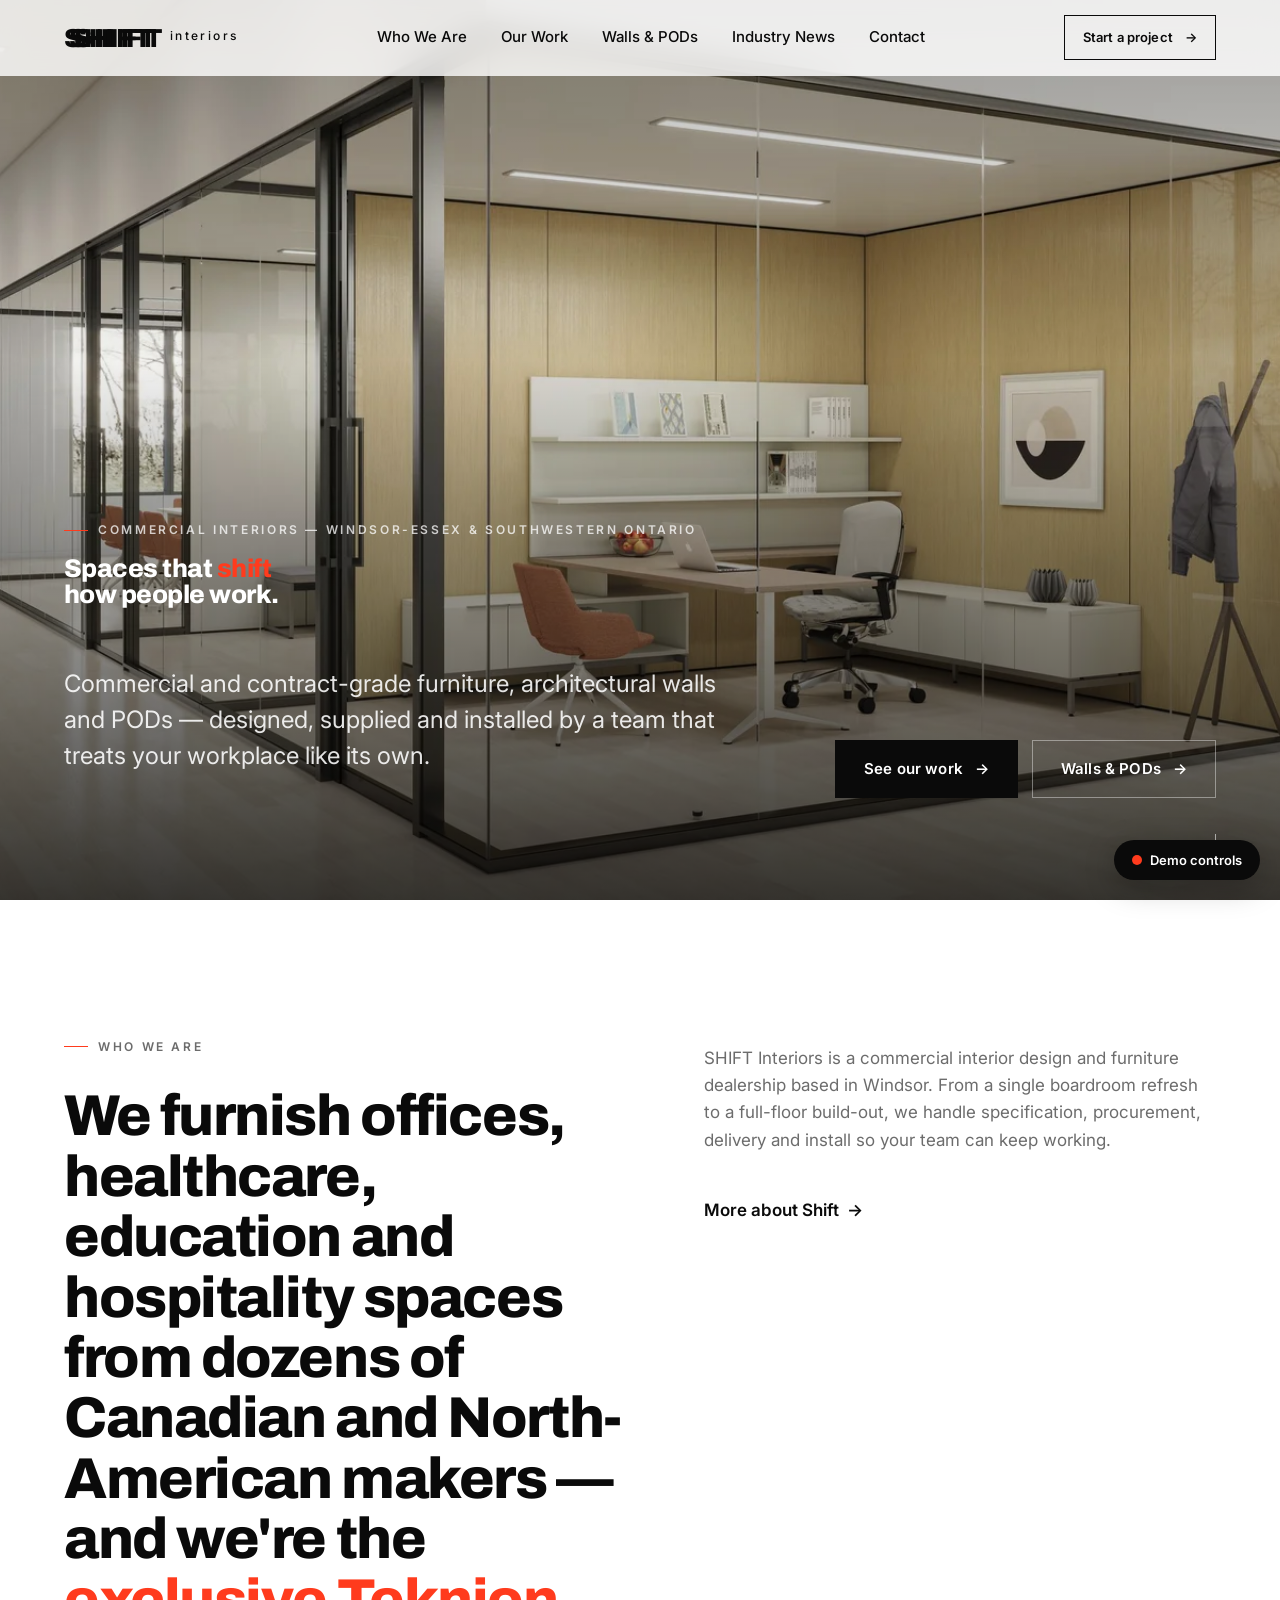
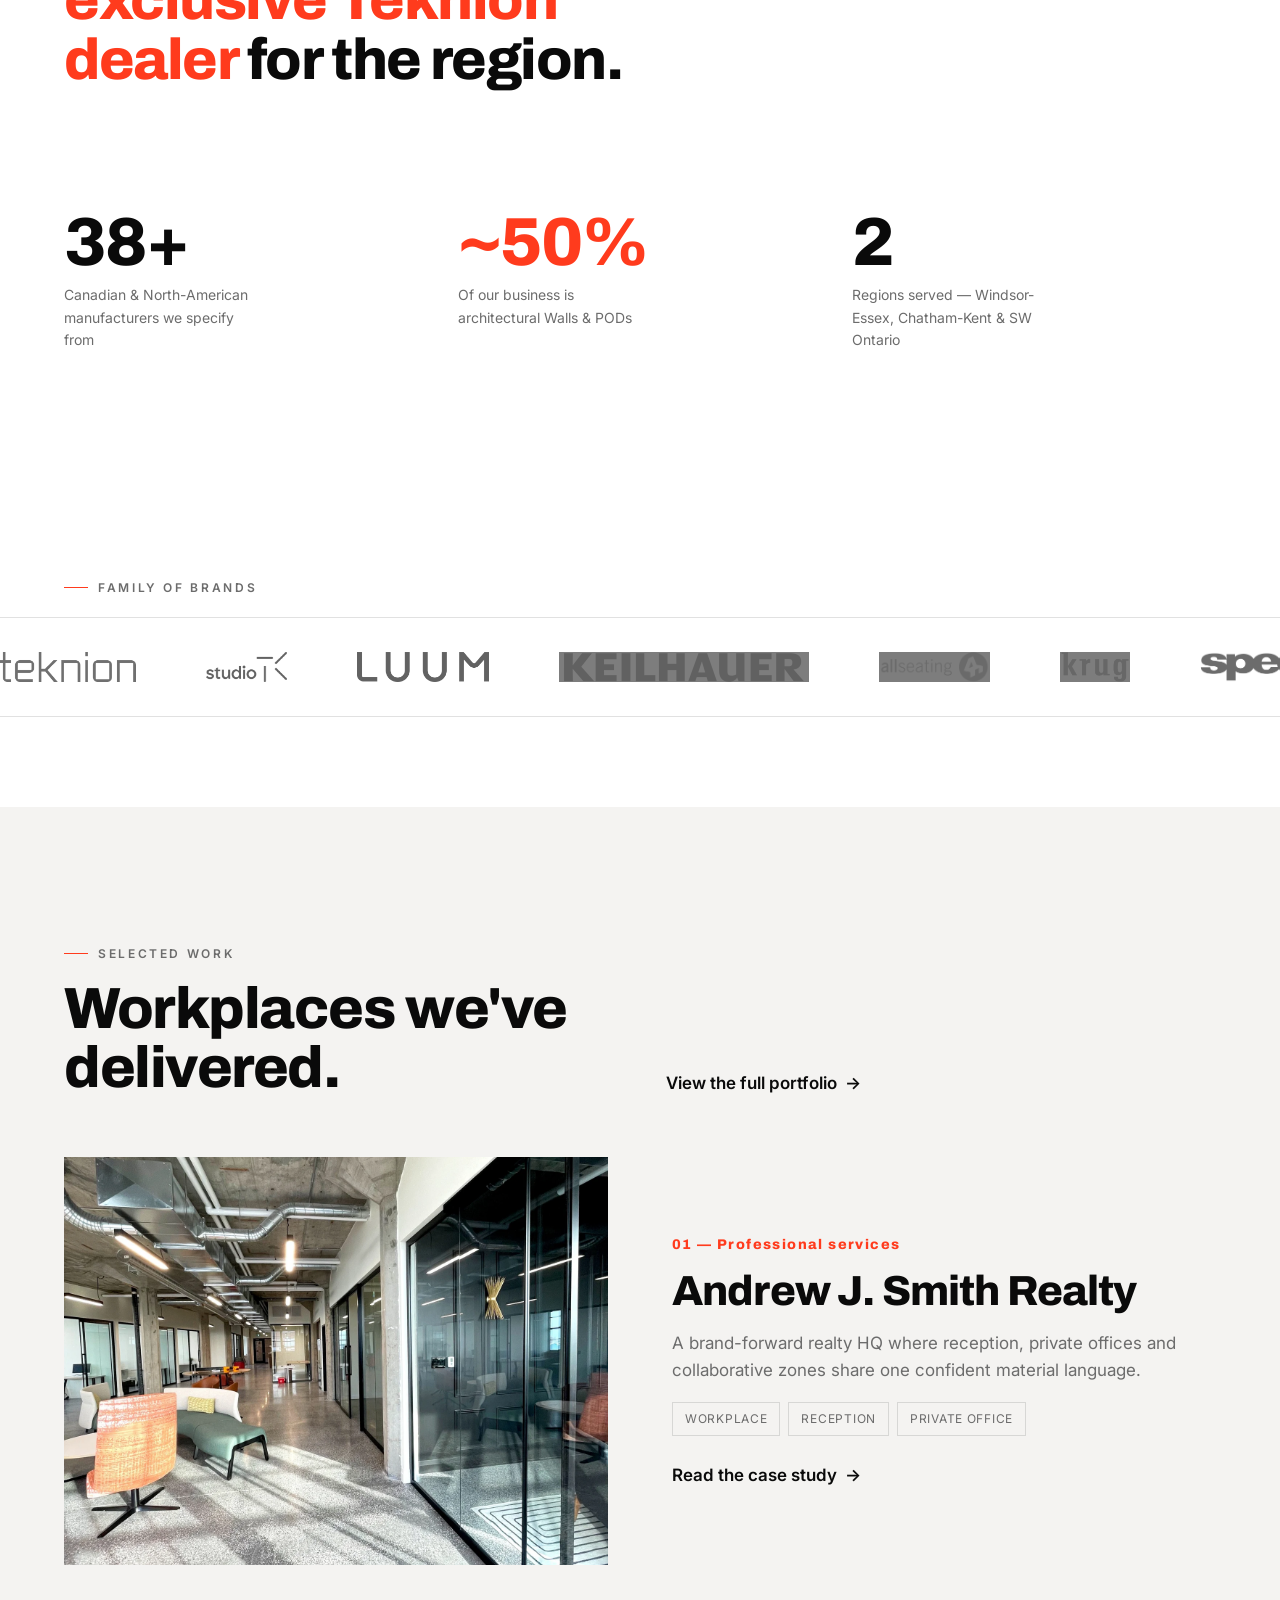
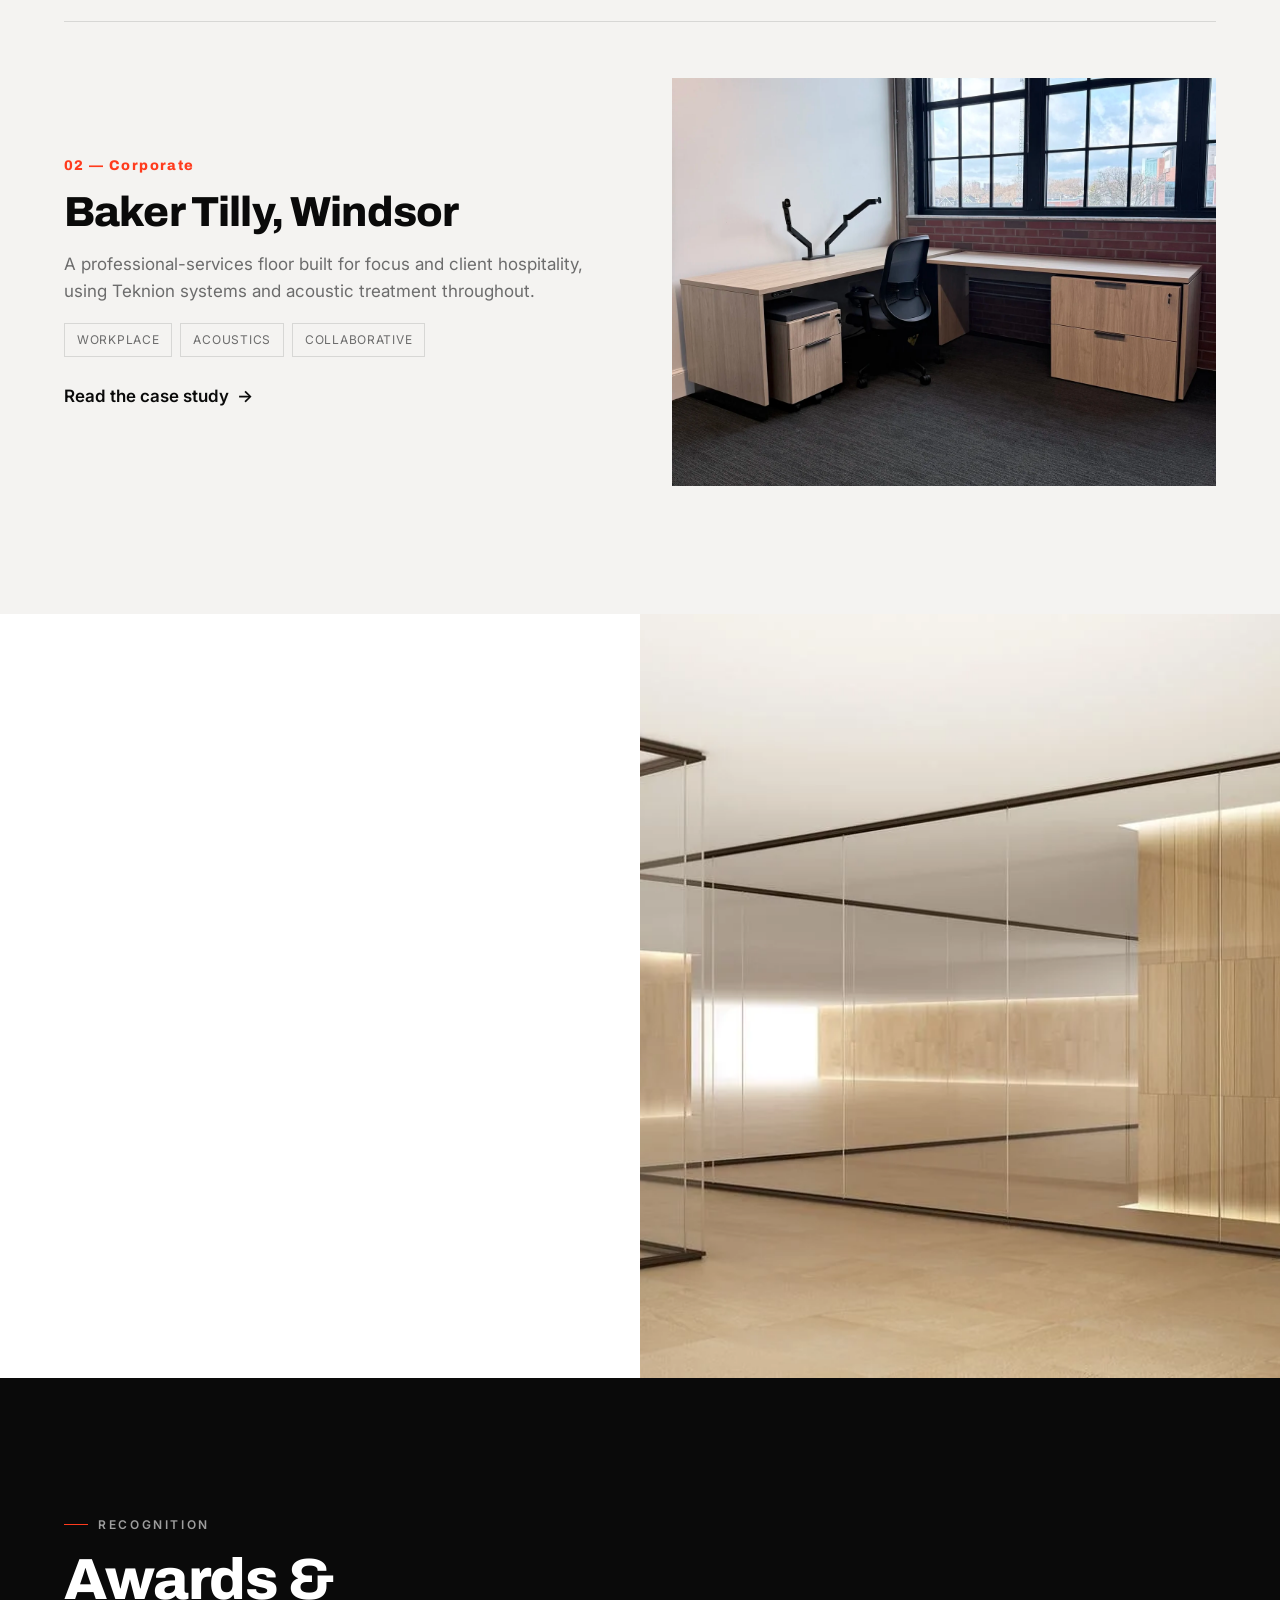
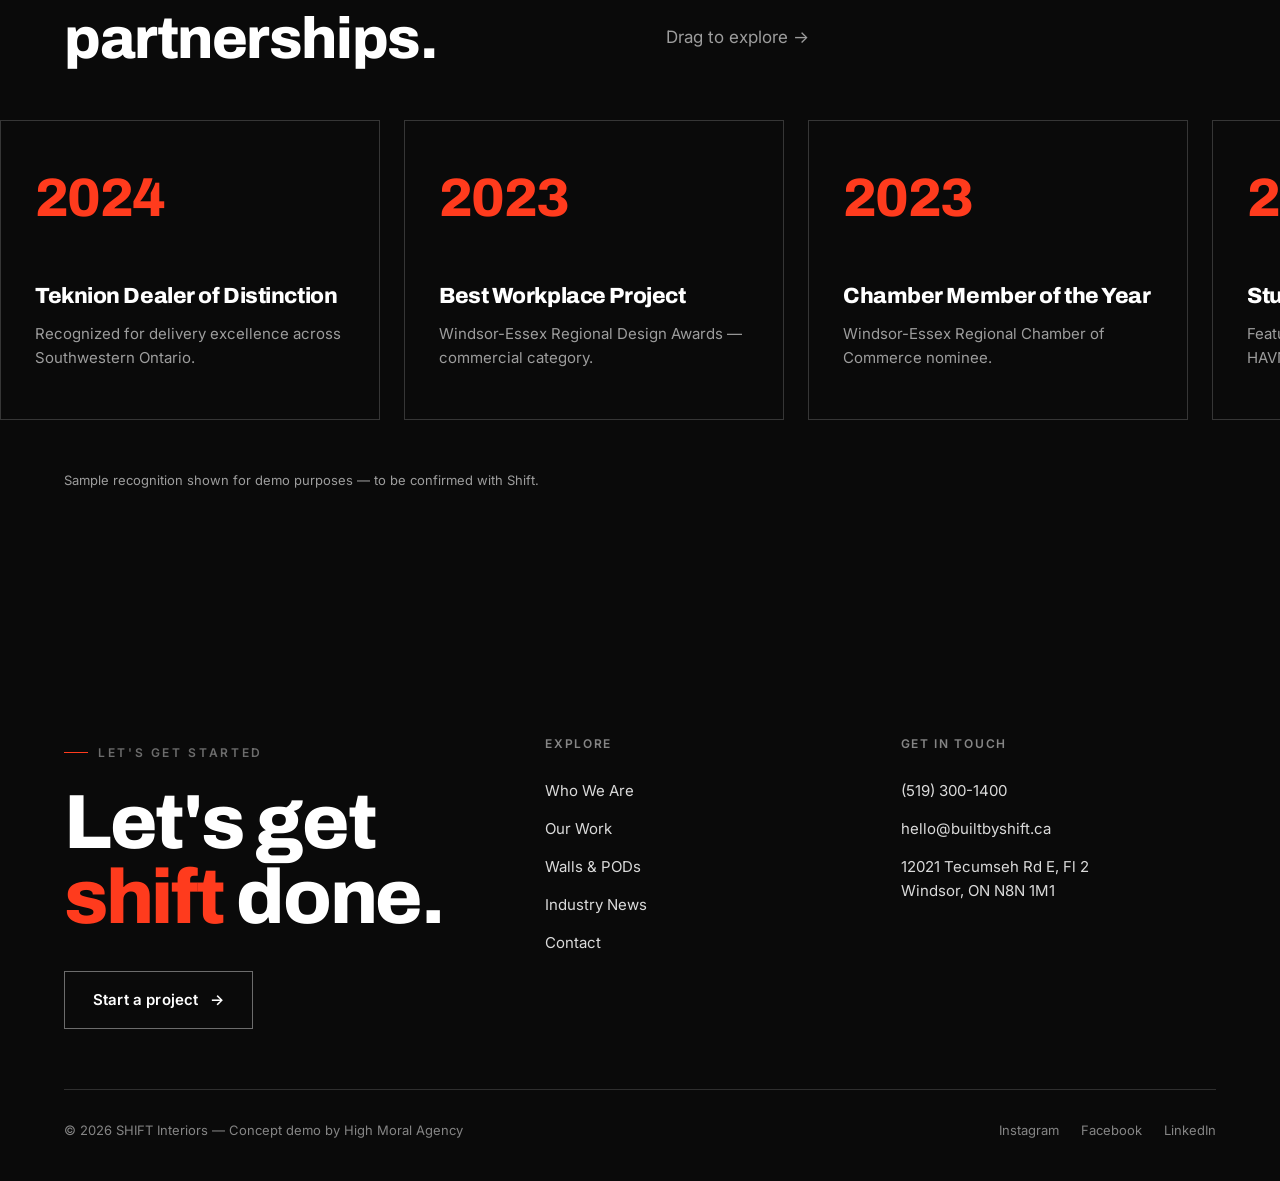
==== commit 05a58260: "Replace wordmark with all-black SHIFT echo logo New logo is the SHIFT mark rendered as three offset " ====
--- a/index.html
+++ b/index.html
@@ -16,19 +16,14 @@
 
 <!-- ===== Loader ===== -->
 <div id="loader">
-  <div class="loader-mark">
-    <span>S</span><span>H</span><span>I</span><span>F</span><span>T</span>
-  </div>
+  <div class="shift-logo shift-logo--xl shift-logo--breathe" role="img" aria-label="SHIFT"><span class="sl-sizer" aria-hidden="true">SHIFT</span><span class="sl-layer sl-1" aria-hidden="true">SHIFT</span><span class="sl-layer sl-2" aria-hidden="true">SHIFT</span><span class="sl-layer sl-3">SHIFT</span></div>
   <div class="loader-bar"></div>
 </div>
 
 <!-- ===== Header ===== -->
 <header class="site-head">
   <div class="wrap">
-    <a href="index.html" class="brand" aria-label="Shift Interiors home">
-      <span class="b-shift"><span>S</span><span>H</span><span>I</span><span>F</span><span>T</span></span><span class="b-dot">.</span>
-      <small>Interiors</small>
-    </a>
+    <a href="index.html" class="brand" aria-label="Shift Interiors home"><span class="shift-logo" role="img" aria-label="SHIFT"><span class="sl-sizer" aria-hidden="true">SHIFT</span><span class="sl-layer sl-1" aria-hidden="true">SHIFT</span><span class="sl-layer sl-2" aria-hidden="true">SHIFT</span><span class="sl-layer sl-3">SHIFT</span></span><span class="brand-sub">interiors</span></a>
     <nav class="nav">
       <a href="who-we-are.html">Who We Are</a>
       <a href="our-work.html">Our Work</a>
--- a/assets/css/style.css
+++ b/assets/css/style.css
@@ -110,17 +110,21 @@
   display: grid; place-items: center; transition: transform 0.8s var(--ease); will-change: transform;
 }
 #loader.done { transform: translateY(-100%); }
-.loader-mark { display: flex; overflow: hidden; }
-.loader-mark span {
-  font-family: var(--font-display); font-weight: 800; font-size: clamp(52px, 12vw, 128px);
-  letter-spacing: -0.04em; transform: translateY(110%); animation: letterUp 0.7s var(--ease) forwards;
-}
-.loader-mark span:nth-child(1) { animation-delay: 0.05s; }
-.loader-mark span:nth-child(2) { animation-delay: 0.12s; }
-.loader-mark span:nth-child(3) { animation-delay: 0.19s; }
-.loader-mark span:nth-child(4) { animation-delay: 0.26s; color: var(--accent); }
-.loader-mark span:nth-child(5) { animation-delay: 0.33s; }
-@keyframes letterUp { to { transform: translateY(0); } }
+/* Breathing loader: SHIFT expands to 3 echo layers and back to 1, looping */
+.shift-logo--xl { font-size: clamp(54px, 13vw, 132px); letter-spacing: 0.05em; --sl-step: 0.18em; }
+#loader .shift-logo { color: #fff; }
+.shift-logo--breathe .sl-1 { animation: slBreathe1 2.6s var(--ease) infinite; }
+.shift-logo--breathe .sl-2 { animation: slBreathe2 2.6s var(--ease) infinite; }
+@keyframes slBreathe1 {
+  0%, 14% { transform: translateX(calc(var(--sl-step) * 2)); }
+  46%, 60% { transform: translateX(0); }
+  92%, 100% { transform: translateX(calc(var(--sl-step) * 2)); }
+}
+@keyframes slBreathe2 {
+  0%, 14% { transform: translateX(var(--sl-step)); }
+  46%, 60% { transform: translateX(0); }
+  92%, 100% { transform: translateX(var(--sl-step)); }
+}
 .loader-bar { position: absolute; bottom: 0; left: 0; height: 3px; background: var(--accent); width: 0; animation: barGrow 0.9s var(--ease) forwards; }
 @keyframes barGrow { to { width: 100%; } }
 
@@ -137,14 +141,26 @@
 .site-head.hide { transform: translateY(-100%); }
 .site-head .wrap { display: flex; align-items: center; justify-content: space-between; width: 100%; }
 
-/* animated SHIFT wordmark (top-left, plays on the "shift" name) */
-.brand { display: inline-flex; align-items: baseline; gap: 2px; font-family: var(--font-display); font-weight: 800; font-size: 24px; letter-spacing: -0.03em; }
-.brand .b-shift { display: inline-flex; }
-.brand .b-shift span { display: inline-block; transition: transform 0.4s var(--ease); }
-.brand:hover .b-shift span { transform: translateY(-3px); }
-.brand:hover .b-shift span:nth-child(odd) { transform: translateY(3px); }
-.brand .b-dot { color: var(--accent); }
-.brand small { font-weight: 500; font-size: 11px; letter-spacing: 0.18em; text-transform: uppercase; color: var(--muted); margin-left: 8px; font-family: var(--font-body); align-self: center; }
+/* SHIFT echo logo — 3 offset layers, all one black; converges to a single solid SHIFT on hover */
+.brand { display: inline-flex; align-items: flex-end; gap: 16px; }
+.shift-logo {
+  position: relative; display: inline-block; font-family: var(--font-display);
+  font-weight: 800; line-height: 0.86; letter-spacing: 0.06em; color: var(--ink);
+  font-size: 26px; --sl-step: 0.2em;
+}
+.shift-logo .sl-sizer { display: block; visibility: hidden; }
+.shift-logo .sl-layer { position: absolute; top: 0; left: 0; white-space: nowrap; transition: transform 0.6s var(--ease); }
+.shift-logo .sl-1 { transform: translateX(calc(var(--sl-step) * 2)); }
+.shift-logo .sl-2 { transform: translateX(var(--sl-step)); }
+.shift-logo .sl-3 { transform: translateX(0); }
+.brand:hover .shift-logo .sl-1,
+.shift-logo.is-solid .sl-1 { transform: translateX(0); }
+.brand:hover .shift-logo .sl-2,
+.shift-logo.is-solid .sl-2 { transform: translateX(0); }
+.shift-logo--hoverable { cursor: pointer; }
+.shift-logo--hoverable:hover .sl-1,
+.shift-logo--hoverable:hover .sl-2 { transform: translateX(0); }
+.brand-sub { font-family: var(--font-body); font-weight: 500; font-size: 12px; letter-spacing: 0.2em; text-transform: lowercase; color: var(--ink); margin-bottom: 4px; }
 
 .nav { display: flex; align-items: center; gap: 34px; }
 .nav a { font-size: 15px; font-weight: 500; position: relative; padding: 4px 0; }
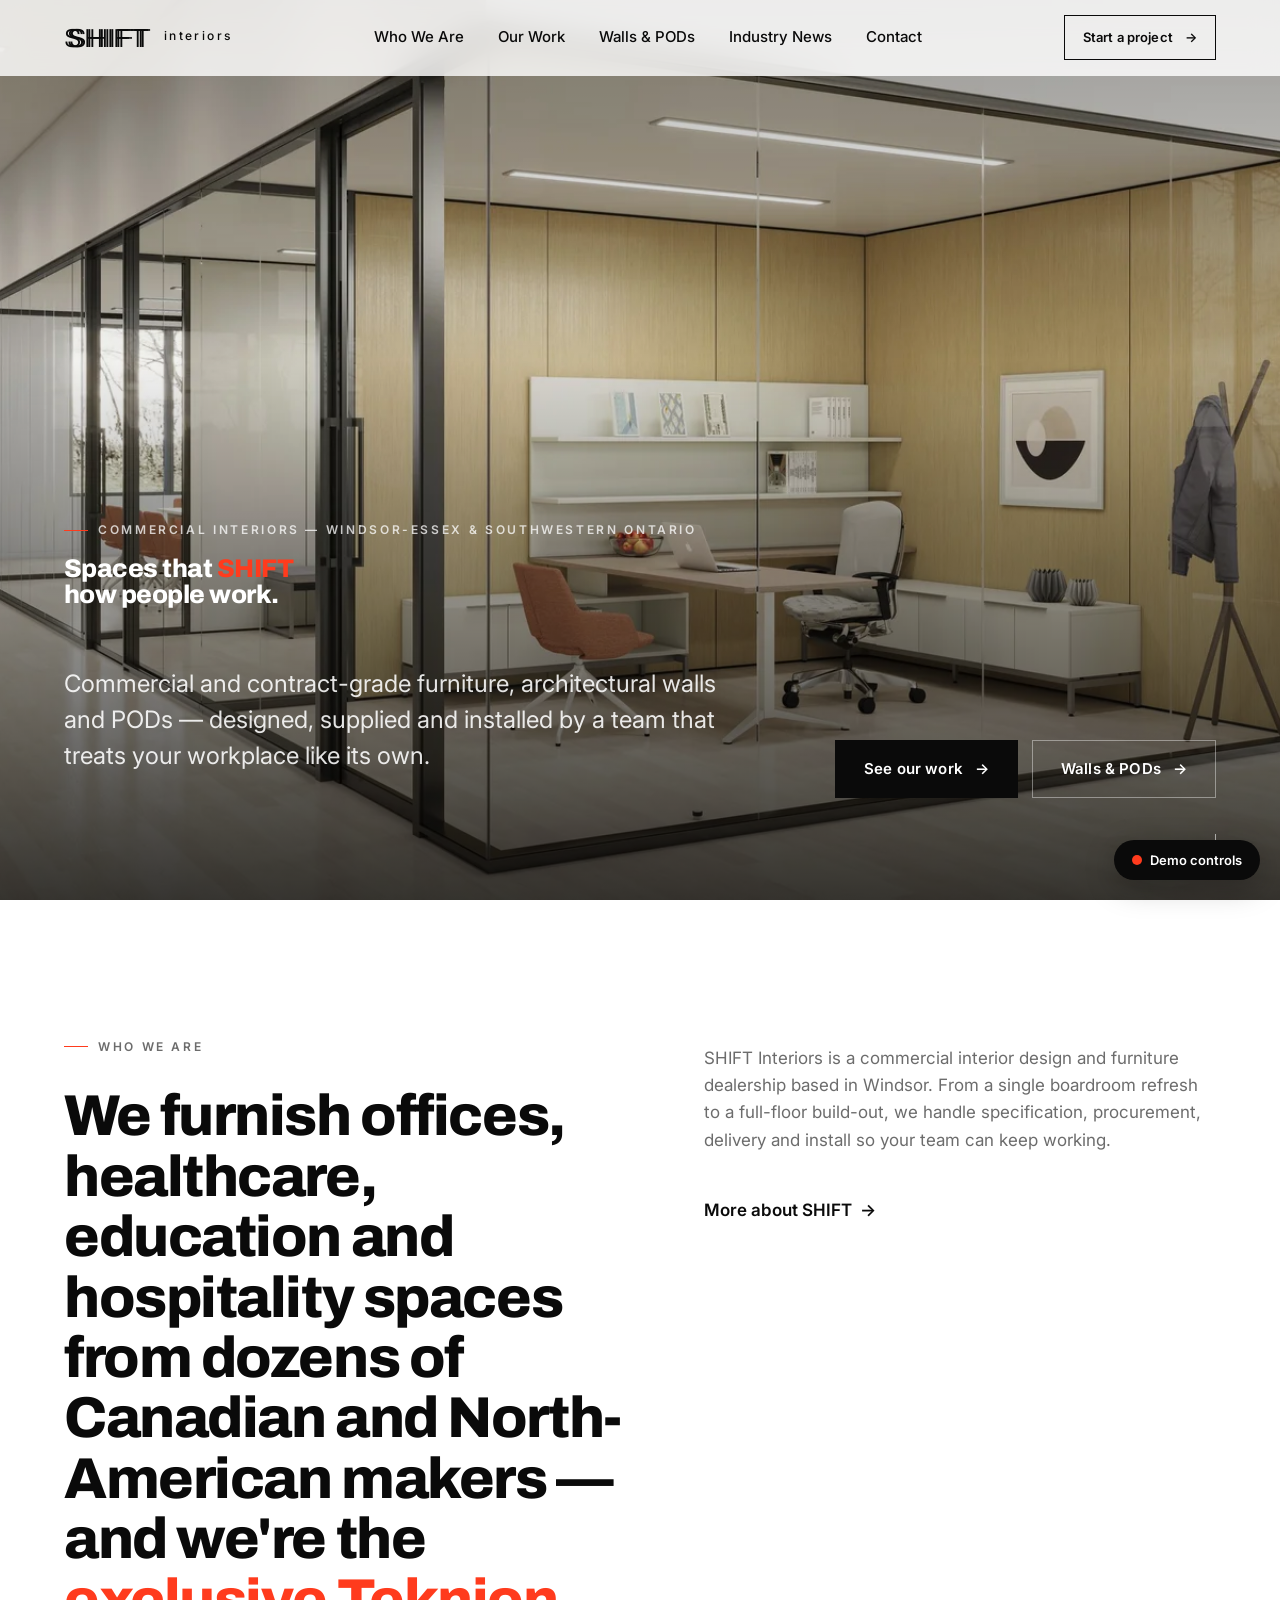
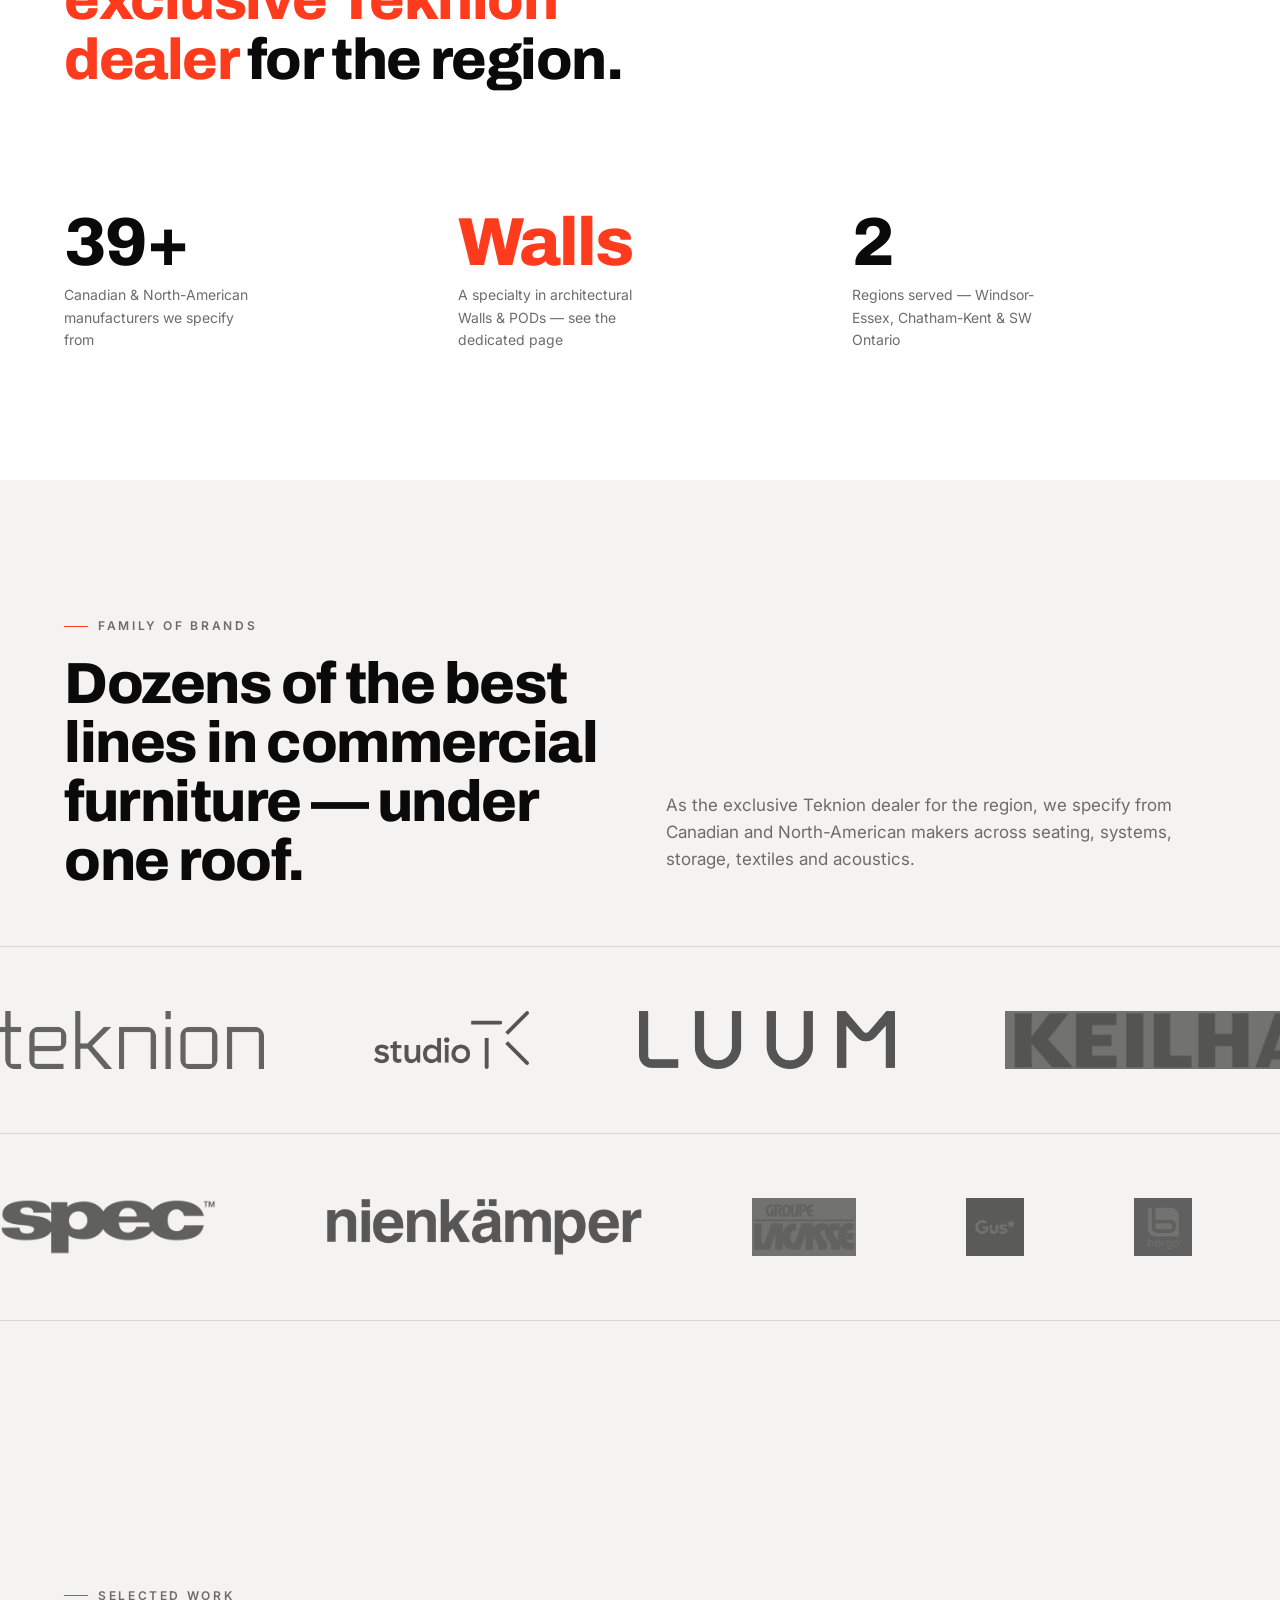
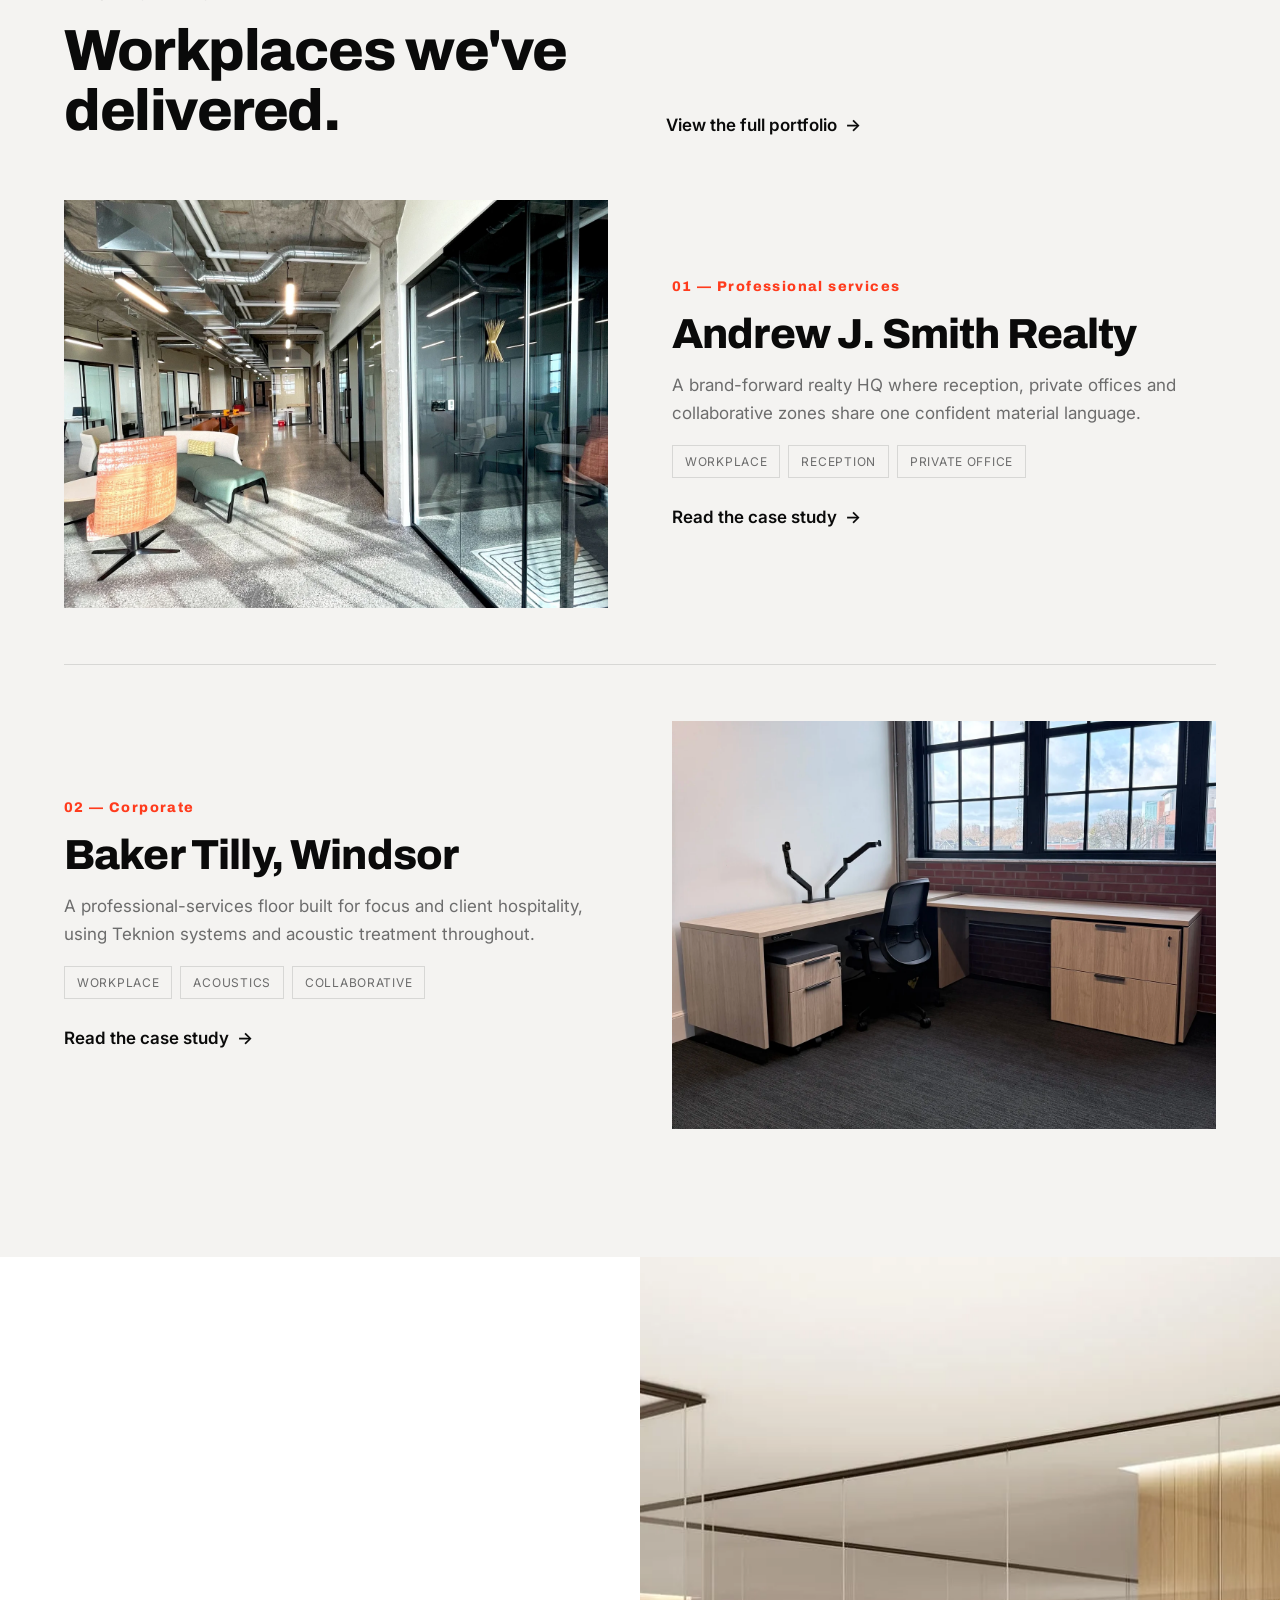
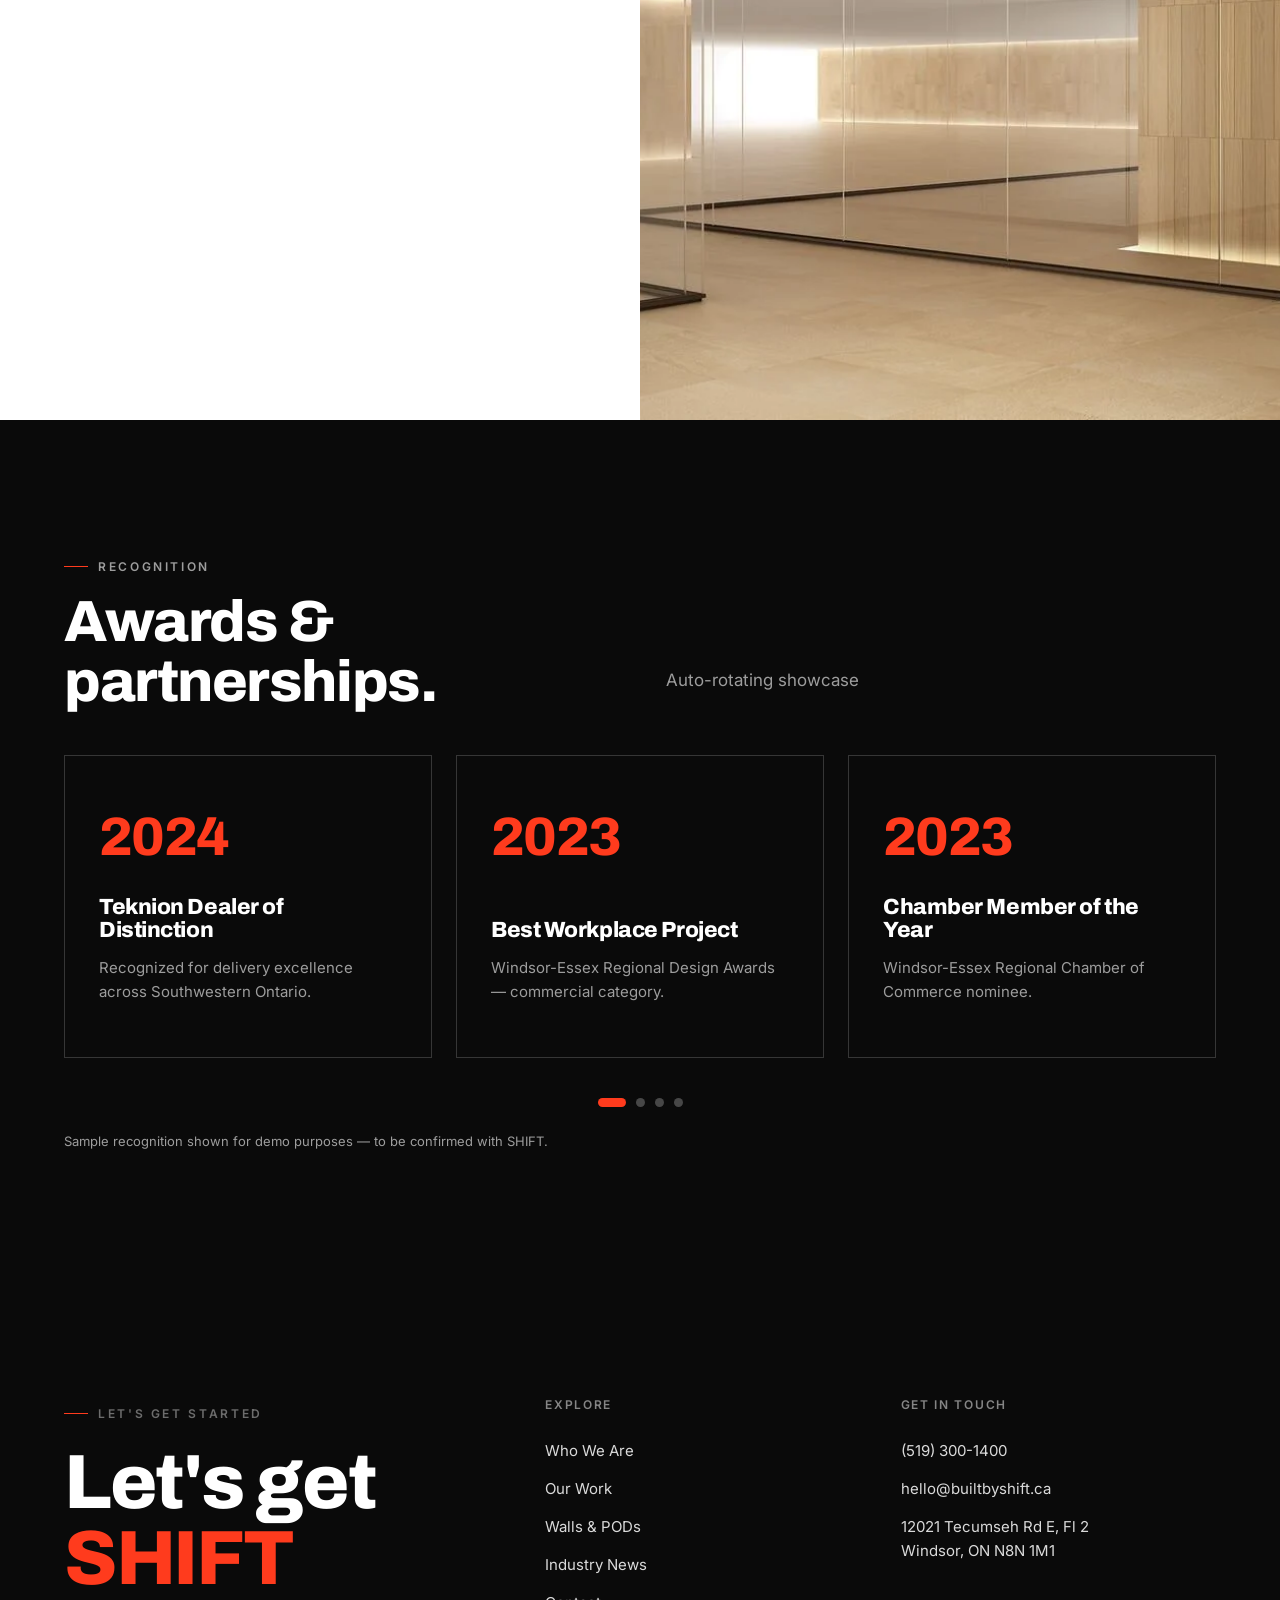
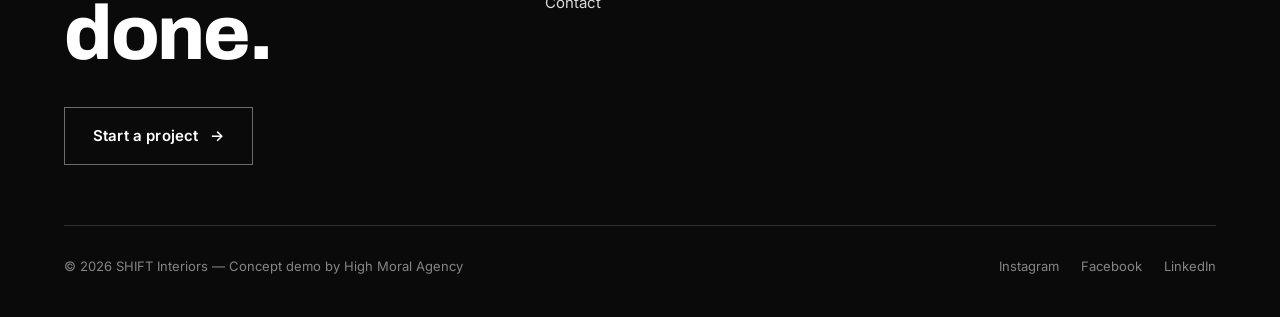
==== commit ef832a6a: "Site edits: logo 10px/250, bigger brands, awards carousel, team, SHIFT caps - Lock logo to offset 0." ====
--- a/index.html
+++ b/index.html
@@ -7,7 +7,7 @@
 <meta name="description" content="SHIFT Interiors designs and furnishes commercial workplaces across Windsor-Essex and Southwestern Ontario. Exclusive Teknion dealer. Furniture, Walls & PODs." />
 <link rel="preconnect" href="https://fonts.googleapis.com" />
 <link rel="preconnect" href="https://fonts.gstatic.com" crossorigin />
-<link href="https://fonts.googleapis.com/css2?family=Archivo:wght@400;500;600;700;800;900&family=Inter:wght@400;500;600&display=swap" rel="stylesheet" />
+<link href="https://fonts.googleapis.com/css2?family=Archivo:wght@100..900&family=Inter:wght@400;500;600&display=swap" rel="stylesheet" />
 <link rel="stylesheet" href="assets/css/style.css" />
 <link rel="icon" href="data:image/svg+xml,<svg xmlns='http://www.w3.org/2000/svg' viewBox='0 0 100 100'><rect width='100' height='100' fill='%230a0a0a'/><text x='50' y='72' font-family='Arial' font-size='64' font-weight='bold' fill='white' text-anchor='middle'>S</text></svg>" />
 <script defer src="assets/js/main.js"></script>
@@ -23,7 +23,7 @@
 <!-- ===== Header ===== -->
 <header class="site-head">
   <div class="wrap">
-    <a href="index.html" class="brand" aria-label="Shift Interiors home"><span class="shift-logo" role="img" aria-label="SHIFT"><span class="sl-sizer" aria-hidden="true">SHIFT</span><span class="sl-layer sl-1" aria-hidden="true">SHIFT</span><span class="sl-layer sl-2" aria-hidden="true">SHIFT</span><span class="sl-layer sl-3">SHIFT</span></span><span class="brand-sub">interiors</span></a>
+    <a href="index.html" class="brand" aria-label="SHIFT Interiors home"><span class="shift-logo" role="img" aria-label="SHIFT"><span class="sl-sizer" aria-hidden="true">SHIFT</span><span class="sl-layer sl-1" aria-hidden="true">SHIFT</span><span class="sl-layer sl-2" aria-hidden="true">SHIFT</span><span class="sl-layer sl-3">SHIFT</span></span><span class="brand-sub">interiors</span></a>
     <nav class="nav">
       <a href="who-we-are.html">Who We Are</a>
       <a href="our-work.html">Our Work</a>
@@ -52,12 +52,12 @@
 <!-- ===== Hero ===== -->
 <section class="hero">
   <div class="hero__media">
-    <img src="assets/img/feature/focus.jpg" alt="A modern commercial workplace furnished by Shift Interiors" />
+    <img src="assets/img/feature/focus.jpg" alt="A modern commercial workplace furnished by SHIFT Interiors" />
   </div>
   <div class="hero__inner">
     <div class="wrap">
       <div class="eyebrow">Commercial Interiors — Windsor-Essex &amp; Southwestern Ontario</div>
-      <h1 class="mt-s">Spaces that <span class="shiftword">shift</span><br />how people work.</h1>
+      <h1 class="mt-s">Spaces that <span class="shiftword">SHIFT</span><br />how people work.</h1>
       <div class="hero__row">
         <p class="hero__desc lead">Commercial and contract-grade furniture, architectural walls and PODs — designed, supplied and installed by a team that treats your workplace like its own.</p>
         <div style="display:flex; gap:14px; flex-wrap:wrap;">
@@ -80,7 +80,7 @@
       </div>
       <div class="reveal" data-delay="1">
         <p class="muted">SHIFT Interiors is a commercial interior design and furniture dealership based in Windsor. From a single boardroom refresh to a full-floor build-out, we handle specification, procurement, delivery and install so your team can keep working.</p>
-        <a href="who-we-are.html" class="tlink mt-m" style="margin-top:26px;">More about Shift <span class="arw">→</span></a>
+        <a href="who-we-are.html" class="tlink mt-m" style="margin-top:26px;">More about SHIFT <span class="arw">→</span></a>
       </div>
     </div>
     <div class="stats">
@@ -89,8 +89,8 @@
         <div class="lbl">Canadian &amp; North-American manufacturers we specify from</div>
       </div>
       <div class="stat reveal" data-delay="1">
-        <div class="num"><span class="accent">~50%</span></div>
-        <div class="lbl">Of our business is architectural Walls &amp; PODs</div>
+        <div class="num"><span class="accent">Walls</span></div>
+        <div class="lbl">A specialty in architectural Walls &amp; PODs — see the dedicated page</div>
       </div>
       <div class="stat reveal" data-delay="2">
         <div class="num"><span data-count="3">3</span></div>
@@ -101,9 +101,13 @@
 </section>
 
 <!-- ===== Family of brands ===== -->
-<section class="section--tight">
-  <div class="wrap reveal">
-    <div class="eyebrow" style="margin-bottom:20px;">Family of Brands</div>
+<section class="section bg-2">
+  <div class="wrap reveal" style="margin-bottom:56px;">
+    <div class="eyebrow" style="margin-bottom:18px;">Family of Brands</div>
+    <div class="split-2" style="align-items:end;">
+      <h2 class="h-sec">Dozens of the best lines in commercial furniture — under one roof.</h2>
+      <p class="muted" style="align-self:end;">As the exclusive Teknion dealer for the region, we specify from Canadian and North-American makers across seating, systems, storage, textiles and acoustics.</p>
+    </div>
   </div>
   <div class="marquee reveal">
     <div class="marquee__track">
@@ -113,19 +117,22 @@
       <img src="assets/img/brands/keilhauer.png" alt="Keilhauer" />
       <img src="assets/img/brands/allseating.png" alt="Allseating" />
       <img src="assets/img/brands/krug.png" alt="Krug" />
+      <img src="assets/img/brands/teknion.png" alt="" aria-hidden="true" />
+      <img src="assets/img/brands/studiotk.png" alt="" aria-hidden="true" />
+      <img src="assets/img/brands/luum.png" alt="" aria-hidden="true" />
+      <img src="assets/img/brands/keilhauer.png" alt="" aria-hidden="true" />
+      <img src="assets/img/brands/allseating.png" alt="" aria-hidden="true" />
+      <img src="assets/img/brands/krug.png" alt="" aria-hidden="true" />
+    </div>
+  </div>
+  <div class="marquee marquee--rev reveal">
+    <div class="marquee__track">
       <img src="assets/img/brands/spec.png" alt="Spec Furniture" />
       <img src="assets/img/brands/nienkamper.png" alt="Nienkamper" />
       <img src="assets/img/brands/lacasse.png" alt="Groupe Lacasse" />
       <img src="assets/img/brands/gusmodern.jpg" alt="Gus Modern" />
       <img src="assets/img/brands/borgo.png" alt="Borgo" />
       <img src="assets/img/brands/hush.jpg" alt="Hush Acoustics" />
-      <!-- duplicate for seamless loop -->
-      <img src="assets/img/brands/teknion.png" alt="" aria-hidden="true" />
-      <img src="assets/img/brands/studiotk.png" alt="" aria-hidden="true" />
-      <img src="assets/img/brands/luum.png" alt="" aria-hidden="true" />
-      <img src="assets/img/brands/keilhauer.png" alt="" aria-hidden="true" />
-      <img src="assets/img/brands/allseating.png" alt="" aria-hidden="true" />
-      <img src="assets/img/brands/krug.png" alt="" aria-hidden="true" />
       <img src="assets/img/brands/spec.png" alt="" aria-hidden="true" />
       <img src="assets/img/brands/nienkamper.png" alt="" aria-hidden="true" />
       <img src="assets/img/brands/lacasse.png" alt="" aria-hidden="true" />
@@ -179,7 +186,7 @@
 <section class="wp-feature">
   <div class="wp-grid">
     <div class="wp-copy reveal-x">
-      <span class="wp-badge">Roughly half of what we do</span>
+      <span class="wp-badge">A SHIFT specialty</span>
       <h2 class="h-sec">Walls &amp; PODs.<br />Call us first.</h2>
       <p class="lead mt-m" style="max-width:44ch;">Demountable architectural walls and freestanding PODs reshape a floorplan without the cost, mess or permanence of construction — and they move with you when the lease does.</p>
       <p class="muted mt-s">If a wall, room or acoustic pod is anywhere in your plans, talk to us before you talk to a contractor. It's often faster, cleaner and reusable.</p>
@@ -199,32 +206,41 @@
         <div class="eyebrow">Recognition</div>
         <h2 class="h-sec mt-s" style="color:#fff;">Awards &amp; partnerships.</h2>
       </div>
-      <p class="reveal muted" data-delay="1" style="align-self:end;">Drag to explore →</p>
-    </div>
-  </div>
-  <div class="awards-rail reveal">
-    <div class="award-card">
-      <div class="yr">2024</div>
-      <div><h4>Teknion Dealer of Distinction</h4><p>Recognized for delivery excellence across Southwestern Ontario.</p></div>
-    </div>
-    <div class="award-card">
-      <div class="yr">2023</div>
-      <div><h4>Best Workplace Project</h4><p>Windsor-Essex Regional Design Awards — commercial category.</p></div>
-    </div>
-    <div class="award-card">
-      <div class="yr">2023</div>
-      <div><h4>Chamber Member of the Year</h4><p>Windsor-Essex Regional Chamber of Commerce nominee.</p></div>
-    </div>
-    <div class="award-card">
-      <div class="yr">2022</div>
-      <div><h4>StudioTK Showcase Partner</h4><p>Featured dealership for the VETTORE and HAVN collections.</p></div>
-    </div>
-    <div class="award-card">
-      <div class="yr">2021</div>
-      <div><h4>Exclusive Teknion Dealership</h4><p>Appointed exclusive dealer for Windsor-Essex &amp; Chatham-Kent.</p></div>
-    </div>
-  </div>
-  <div class="wrap"><p class="muted" style="font-size:13px; margin-top:20px;">Sample recognition shown for demo purposes — to be confirmed with Shift.</p></div>
+      <p class="reveal muted" data-delay="1" style="align-self:end;">Auto-rotating showcase</p>
+    </div>
+    <div class="carousel reveal" data-autoplay="4500">
+      <div class="carousel__viewport">
+        <div class="carousel__track">
+          <div class="award-card">
+            <div class="yr">2024</div>
+            <div><h4>Teknion Dealer of Distinction</h4><p>Recognized for delivery excellence across Southwestern Ontario.</p></div>
+          </div>
+          <div class="award-card">
+            <div class="yr">2023</div>
+            <div><h4>Best Workplace Project</h4><p>Windsor-Essex Regional Design Awards — commercial category.</p></div>
+          </div>
+          <div class="award-card">
+            <div class="yr">2023</div>
+            <div><h4>Chamber Member of the Year</h4><p>Windsor-Essex Regional Chamber of Commerce nominee.</p></div>
+          </div>
+          <div class="award-card">
+            <div class="yr">2022</div>
+            <div><h4>StudioTK Showcase Partner</h4><p>Featured dealership for the VETTORE and HAVN collections.</p></div>
+          </div>
+          <div class="award-card">
+            <div class="yr">2021</div>
+            <div><h4>Exclusive Teknion Dealership</h4><p>Appointed exclusive dealer for Windsor-Essex &amp; Chatham-Kent.</p></div>
+          </div>
+          <div class="award-card">
+            <div class="yr">2020</div>
+            <div><h4>Local Business of the Year</h4><p>Finalist, Windsor-Essex Regional Chamber of Commerce Awards.</p></div>
+          </div>
+        </div>
+      </div>
+      <div class="carousel__dots" role="tablist" aria-label="Awards navigation"></div>
+    </div>
+    <p class="muted" style="font-size:13px; margin-top:24px;">Sample recognition shown for demo purposes — to be confirmed with SHIFT.</p>
+  </div>
 </section>
 
 <!-- ===== Footer ===== -->
@@ -233,7 +249,7 @@
     <div class="foot-top">
       <div class="foot-cta">
         <div class="eyebrow" style="margin-bottom:22px;">Let's get started</div>
-        <h2>Let's get<br /><span class="accent">shift</span> done.</h2>
+        <h2>Let's get<br /><span class="accent">SHIFT</span> done.</h2>
         <a href="contact.html" class="btn btn--ghost-light mt-l" style="margin-top:36px;"><span class="btn__label">Start a project</span><span class="btn__arrow">→</span></a>
       </div>
       <div class="foot-col">
--- a/assets/css/style.css
+++ b/assets/css/style.css
@@ -111,7 +111,7 @@
 }
 #loader.done { transform: translateY(-100%); }
 /* Breathing loader: SHIFT expands to 3 echo layers and back to 1, looping */
-.shift-logo--xl { font-size: clamp(54px, 13vw, 132px); letter-spacing: 0.05em; --sl-step: 0.18em; }
+.shift-logo--xl { font-size: clamp(54px, 13vw, 132px); letter-spacing: 0.05em; --sl-step: 0.1em; }
 #loader .shift-logo { color: #fff; }
 .shift-logo--breathe .sl-1 { animation: slBreathe1 2.6s var(--ease) infinite; }
 .shift-logo--breathe .sl-2 { animation: slBreathe2 2.6s var(--ease) infinite; }
@@ -145,8 +145,8 @@
 .brand { display: inline-flex; align-items: flex-end; gap: 16px; }
 .shift-logo {
   position: relative; display: inline-block; font-family: var(--font-display);
-  font-weight: 800; line-height: 0.86; letter-spacing: 0.06em; color: var(--ink);
-  font-size: 26px; --sl-step: 0.2em;
+  font-weight: 250; line-height: 0.86; letter-spacing: 0.06em; color: var(--ink);
+  font-size: 26px; --sl-step: 0.1em;
 }
 .shift-logo .sl-sizer { display: block; visibility: hidden; }
 .shift-logo .sl-layer { position: absolute; top: 0; left: 0; white-space: nowrap; transition: transform 0.6s var(--ease); }
@@ -271,29 +271,34 @@
 /* =====================================================================
    Brands marquee (Family of Brands)
    ===================================================================== */
-.marquee { overflow: hidden; border-top: 1px solid var(--line); border-bottom: 1px solid var(--line); padding: 34px 0; }
-.marquee__track { display: flex; gap: 70px; width: max-content; animation: scrollx 40s linear infinite; align-items: center; }
+.marquee { overflow: hidden; border-top: 1px solid var(--line); border-bottom: 1px solid var(--line); padding: 64px 0; }
+.marquee + .marquee { border-top: none; }
+.marquee__track { display: flex; gap: 110px; width: max-content; animation: scrollx 45s linear infinite; align-items: center; }
+.marquee--rev .marquee__track { animation-direction: reverse; animation-duration: 52s; }
 .marquee:hover .marquee__track { animation-play-state: paused; }
-.marquee img { height: 30px; width: auto; object-fit: contain; filter: grayscale(1) contrast(0.4) brightness(0.4); opacity: 0.7; transition: filter 0.3s, opacity 0.3s; }
+.marquee img { height: 58px; width: auto; object-fit: contain; filter: grayscale(1) contrast(0.4) brightness(0.4); opacity: 0.75; transition: filter 0.3s, opacity 0.3s; }
 .marquee img:hover { filter: none; opacity: 1; }
 @keyframes scrollx { to { transform: translateX(-50%); } }
 .brand-grid { display: grid; grid-template-columns: repeat(5, 1fr); gap: 1px; background: var(--line); border: 1px solid var(--line); }
-.brand-grid .cell { background: var(--paper); aspect-ratio: 16/9; display: grid; place-items: center; padding: 24px; }
-.brand-grid img { height: 34px; width: auto; filter: grayscale(1); opacity: 0.65; transition: opacity 0.3s, filter 0.3s; }
+.brand-grid .cell { background: var(--paper); aspect-ratio: 3/2; display: grid; place-items: center; padding: 34px; }
+.brand-grid img { height: 50px; width: auto; filter: grayscale(1); opacity: 0.7; transition: opacity 0.3s, filter 0.3s; }
 .brand-grid .cell:hover img { filter: none; opacity: 1; }
-.brand-name { background: var(--paper); display: grid; place-items: center; font-weight: 600; color: var(--muted); font-size: 14px; letter-spacing: 0.04em; }
+.brand-name { background: var(--paper); display: grid; place-items: center; font-weight: 600; color: var(--muted); font-size: 17px; letter-spacing: 0.04em; }
 
 /* =====================================================================
    Awards — horizontal scroll showcase (scope: custom code)
    ===================================================================== */
-.awards-rail { display: flex; gap: 24px; overflow-x: auto; padding: 8px var(--gut) 30px; scroll-snap-type: x mandatory; cursor: grab; scrollbar-width: none; }
-.awards-rail::-webkit-scrollbar { display: none; }
-.awards-rail.drag { cursor: grabbing; }
-.award-card { scroll-snap-align: start; flex: 0 0 clamp(260px, 32vw, 380px); border: 1px solid rgba(255,255,255,0.18); padding: 34px; min-height: 300px; display: flex; flex-direction: column; justify-content: space-between; transition: border-color 0.3s, background 0.3s; }
-.award-card:hover { border-color: var(--accent); }
+.carousel { position: relative; }
+.carousel__viewport { overflow: hidden; }
+.carousel__track { --per: 3; --cgap: 24px; display: flex; gap: var(--cgap); transition: transform 0.7s var(--ease); will-change: transform; }
+.award-card { flex: 0 0 calc((100% - (var(--per) - 1) * var(--cgap)) / var(--per)); border: 1px solid rgba(255,255,255,0.18); padding: 38px 34px; min-height: 300px; display: flex; flex-direction: column; justify-content: space-between; transition: border-color 0.3s, background 0.3s; }
+.award-card:hover { border-color: var(--accent); background: rgba(255,255,255,0.03); }
 .award-card .yr { font-family: var(--font-display); font-weight: 800; font-size: 54px; color: var(--accent); letter-spacing: -0.03em; }
 .award-card h4 { font-size: 22px; margin: 16px 0 10px; }
 .award-card p { color: rgba(255,255,255,0.6); font-size: 15px; }
+.carousel__dots { display: flex; gap: 10px; justify-content: center; margin-top: 40px; }
+.carousel__dots button { width: 9px; height: 9px; padding: 0; border: none; border-radius: 50%; background: rgba(255,255,255,0.25); cursor: pointer; transition: background 0.35s var(--ease), width 0.35s var(--ease); }
+.carousel__dots button.active { background: var(--accent); width: 28px; border-radius: 5px; }
 
 /* =====================================================================
    Gallery + filter (scope: plugin-powered tag filtering)
@@ -353,6 +358,9 @@
 .tm .role { color: var(--muted); font-size: 13px; }
 .tm__media.placeholder { display: grid; place-items: center; }
 .tm__media.placeholder span { font-family: var(--font-display); font-weight: 800; font-size: 40px; color: var(--line-strong); }
+.tm__media--empty { display: grid; place-items: center; background: var(--paper-2); }
+.tm__media--empty svg { width: 44px; height: 44px; color: var(--line-strong); }
+.tm h4 .ph { color: var(--muted); font-weight: 500; }
 
 /* process steps */
 .steps { display: grid; grid-template-columns: repeat(4, 1fr); gap: 1px; background: var(--line); border: 1px solid var(--line); }
@@ -449,11 +457,14 @@
    ===================================================================== */
 @media (max-width: 1080px) {
   .gallery { columns: 2; }
-  .team-grid { grid-template-columns: repeat(2, 1fr); }
+  .team-grid { grid-template-columns: repeat(3, 1fr); }
   .steps { grid-template-columns: repeat(2, 1fr); }
   .brand-grid { grid-template-columns: repeat(3, 1fr); }
+  .carousel__track { --per: 2; }
 }
 @media (max-width: 860px) {
+  .carousel__track { --per: 1; }
+  .team-grid { grid-template-columns: repeat(2, 1fr); }
   .nav { display: none; }
   .nav-cta .btn { display: none; }
   .burger { display: block; }
